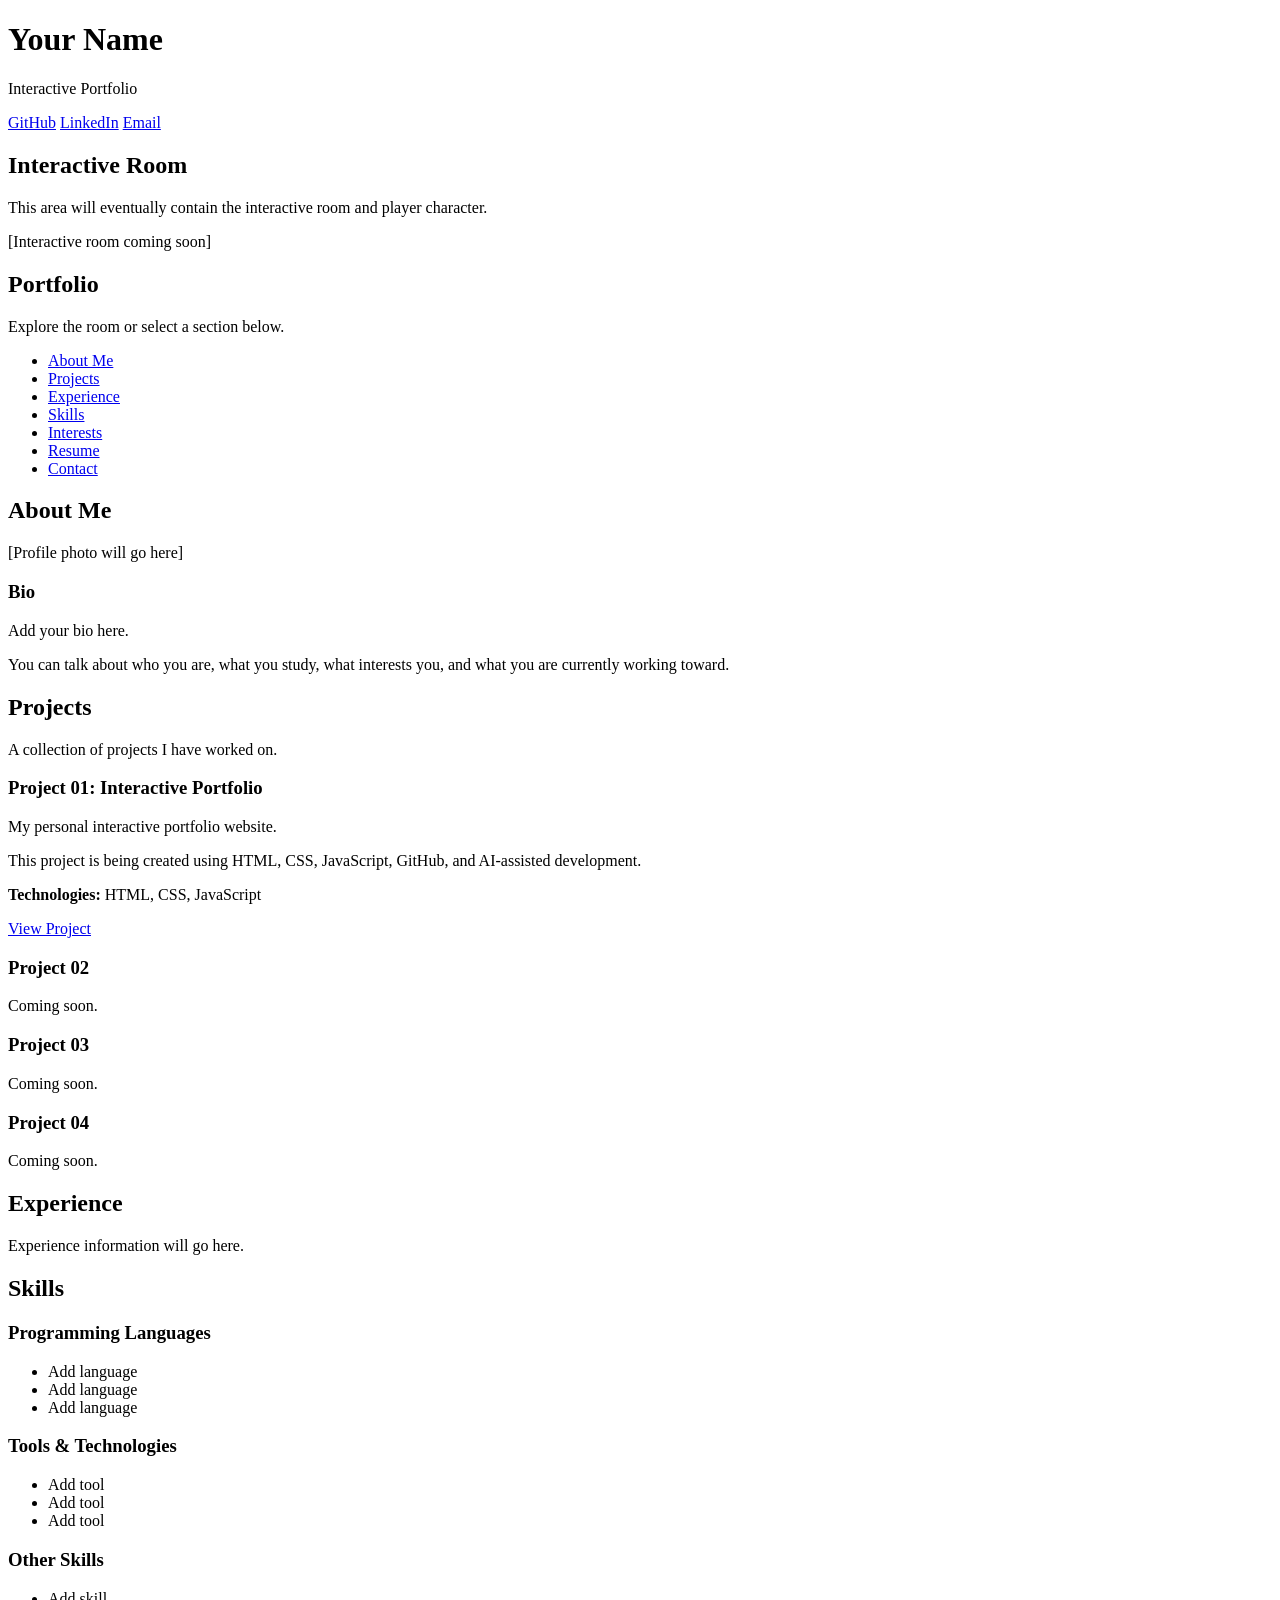
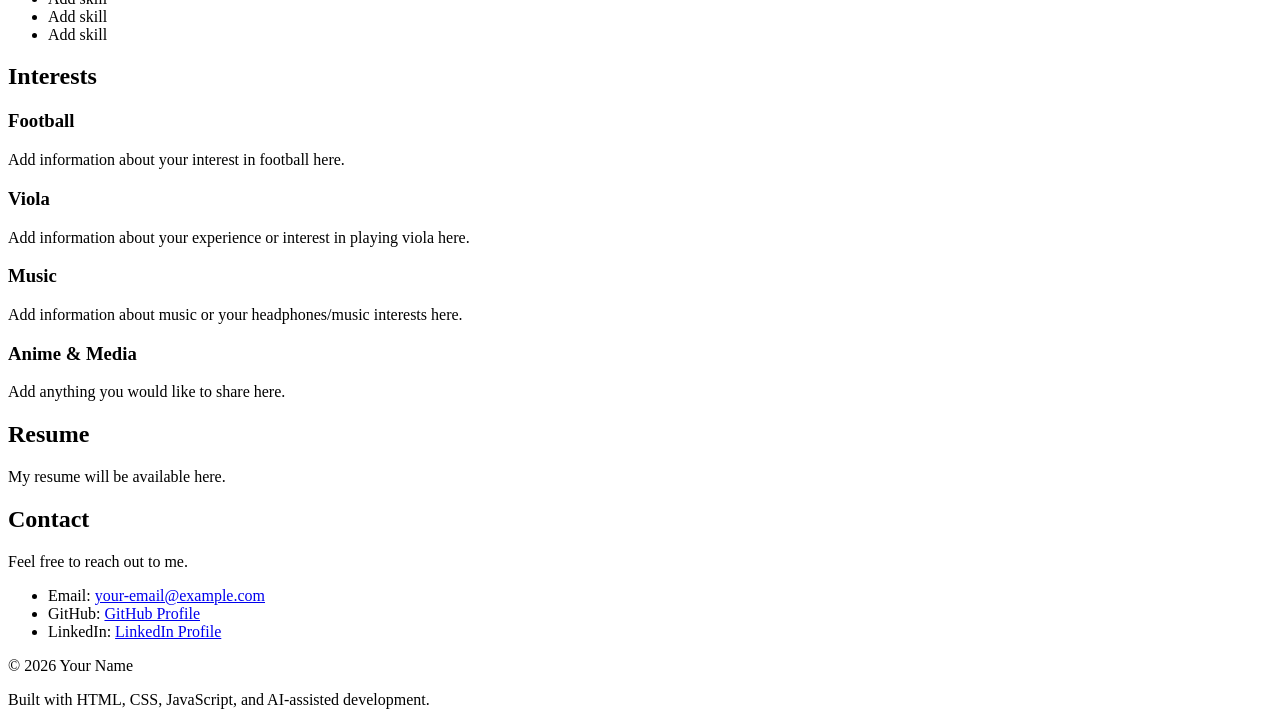
==== index.html @ 3268e2d0 "Create index.html step 1" ====
<!DOCTYPE html>
<html lang="en">

<head>
    <meta charset="UTF-8">
    <meta name="viewport" content="width=device-width, initial-scale=1.0">

    <title>My Interactive Portfolio</title>
</head>

<body>

    <!-- ==================================================
         HEADER
         ================================================== -->
    <header>
        <h1>Your Name</h1>
        <p>Interactive Portfolio</p>

        <!-- These will eventually become links/icons -->
        <div>
            <a href="#">GitHub</a>
            <a href="#">LinkedIn</a>
            <a href="mailto:your-email@example.com">Email</a>
        </div>
    </header>


    <!-- ==================================================
         MAIN PAGE
         ================================================== -->
    <main>

        <!-- ==================================================
             GAME / ROOM AREA
             This will eventually become the interactive room.
             ================================================== -->
        <section id="game-area">

            <h2>Interactive Room</h2>

            <p>
                This area will eventually contain the interactive room
                and player character.
            </p>

            <!--
                Later, this area will contain:

                - Player avatar
                - Desk / laptop
                - Bookshelf
                - Bulletin board
                - Football
                - Viola
                - Headphones
                - Anime posters
                - Resume folder
                - Phone
                - Other room decorations
            -->

            <div>
                <p>[Interactive room coming soon]</p>
            </div>

        </section>


        <!-- ==================================================
             PORTFOLIO SIDEBAR / NAVIGATION
             This will eventually stay visible beside the game.
             ================================================== -->
        <aside>

            <h2>Portfolio</h2>

            <p>
                Explore the room or select a section below.
            </p>

            <nav aria-label="Portfolio navigation">
                <ul>
                    <li>
                        <a href="#about">
                            About Me
                        </a>
                    </li>

                    <li>
                        <a href="#projects">
                            Projects
                        </a>
                    </li>

                    <li>
                        <a href="#experience">
                            Experience
                        </a>
                    </li>

                    <li>
                        <a href="#skills">
                            Skills
                        </a>
                    </li>

                    <li>
                        <a href="#interests">
                            Interests
                        </a>
                    </li>

                    <li>
                        <a href="#resume">
                            Resume
                        </a>
                    </li>

                    <li>
                        <a href="#contact">
                            Contact
                        </a>
                    </li>
                </ul>
            </nav>

        </aside>


        <!-- ==================================================
             ABOUT ME
             ================================================== -->
        <section id="about">

            <h2>About Me</h2>

            <!-- Replace this later with your actual photo -->
            <div>
                <p>[Profile photo will go here]</p>
            </div>

            <h3>Bio</h3>

            <p>
                Add your bio here.
            </p>

            <p>
                You can talk about who you are, what you study,
                what interests you, and what you are currently
                working toward.
            </p>

        </section>


        <!-- ==================================================
             PROJECTS
             ================================================== -->
        <section id="projects">

            <h2>Projects</h2>

            <p>
                A collection of projects I have worked on.
            </p>


            <!-- PROJECT 1 -->
            <article>

                <h3>Project 01: Interactive Portfolio</h3>

                <p>
                    My personal interactive portfolio website.
                </p>

                <p>
                    This project is being created using HTML, CSS,
                    JavaScript, GitHub, and AI-assisted development.
                </p>

                <p>
                    <strong>Technologies:</strong>
                    HTML, CSS, JavaScript
                </p>

                <a href="#">
                    View Project
                </a>

            </article>


            <!-- PROJECT 2 -->
            <article>

                <h3>Project 02</h3>

                <p>
                    Coming soon.
                </p>

            </article>


            <!-- PROJECT 3 -->
            <article>

                <h3>Project 03</h3>

                <p>
                    Coming soon.
                </p>

            </article>


            <!-- PROJECT 4 -->
            <article>

                <h3>Project 04</h3>

                <p>
                    Coming soon.
                </p>

            </article>

        </section>


        <!-- ==================================================
             EXPERIENCE
             ================================================== -->
        <section id="experience">

            <h2>Experience</h2>

            <p>
                Experience information will go here.
            </p>

            <!--
                Later you could add entries like:

                <article>
                    <h3>Position or Organization</h3>
                    <p>Date</p>
                    <p>Description</p>
                </article>
            -->

        </section>


        <!-- ==================================================
             SKILLS
             ================================================== -->
        <section id="skills">

            <h2>Skills</h2>

            <h3>Programming Languages</h3>

            <ul>
                <li>Add language</li>
                <li>Add language</li>
                <li>Add language</li>
            </ul>


            <h3>Tools & Technologies</h3>

            <ul>
                <li>Add tool</li>
                <li>Add tool</li>
                <li>Add tool</li>
            </ul>


            <h3>Other Skills</h3>

            <ul>
                <li>Add skill</li>
                <li>Add skill</li>
                <li>Add skill</li>
            </ul>

        </section>


        <!-- ==================================================
             INTERESTS
             ================================================== -->
        <section id="interests">

            <h2>Interests</h2>

            <article>
                <h3>Football</h3>
                <p>
                    Add information about your interest in football here.
                </p>
            </article>


            <article>
                <h3>Viola</h3>
                <p>
                    Add information about your experience or interest
                    in playing viola here.
                </p>
            </article>


            <article>
                <h3>Music</h3>
                <p>
                    Add information about music or your headphones/music
                    interests here.
                </p>
            </article>


            <article>
                <h3>Anime & Media</h3>
                <p>
                    Add anything you would like to share here.
                </p>
            </article>

        </section>


        <!-- ==================================================
             RESUME
             ================================================== -->
        <section id="resume">

            <h2>Resume</h2>

            <p>
                My resume will be available here.
            </p>

            <!--
                Eventually this could become:

                <a href="assets/resume.pdf" target="_blank">
                    View Resume
                </a>
            -->

        </section>


        <!-- ==================================================
             CONTACT
             ================================================== -->
        <section id="contact">

            <h2>Contact</h2>

            <p>
                Feel free to reach out to me.
            </p>

            <ul>

                <li>
                    Email:
                    <a href="mailto:your-email@example.com">
                        your-email@example.com
                    </a>
                </li>

                <li>
                    GitHub:
                    <a href="#">
                        GitHub Profile
                    </a>
                </li>

                <li>
                    LinkedIn:
                    <a href="#">
                        LinkedIn Profile
                    </a>
                </li>

            </ul>

        </section>

    </main>


    <!-- ==================================================
         FOOTER
         ================================================== -->
    <footer>

        <p>
            © 2026 Your Name
        </p>

        <p>
            Built with HTML, CSS, JavaScript, and AI-assisted development.
        </p>

    </footer>

</body>

</html>
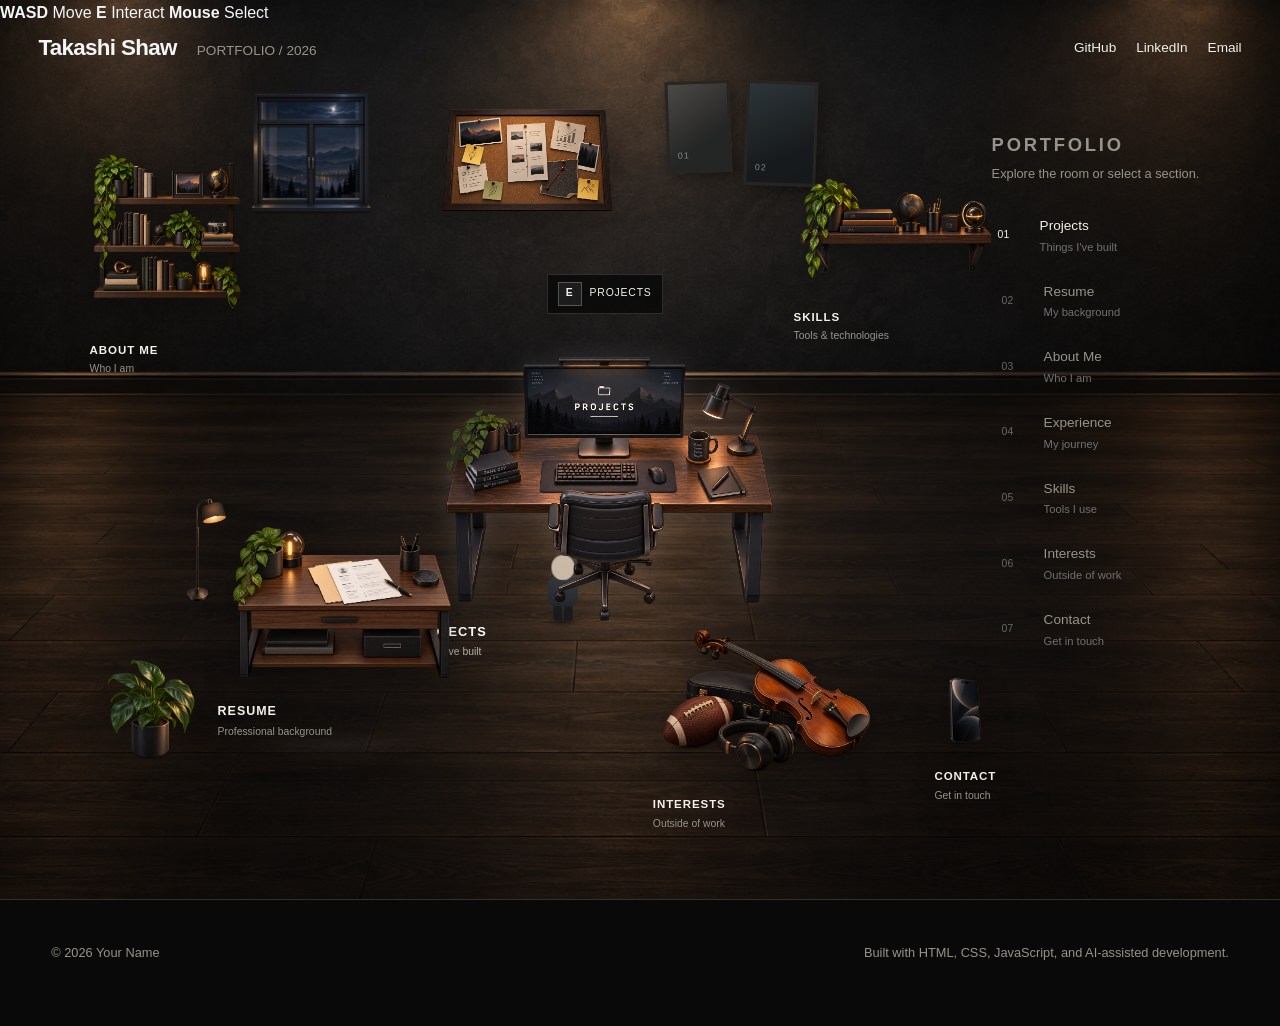
==== commit c5bb42e9: "final turn in" ====
--- a/index.html
+++ b/index.html
@@ -6,25 +6,10 @@
     <meta name="viewport" content="width=device-width, initial-scale=1.0">
 
     <title>My Interactive Portfolio</title>
+    <link rel="stylesheet" href="style.css">
 </head>
 
 <body>
-
-    <!-- ==================================================
-         HEADER
-         ================================================== -->
-    <header>
-        <h1>Your Name</h1>
-        <p>Interactive Portfolio</p>
-
-        <!-- These will eventually become links/icons -->
-        <div>
-            <a href="#">GitHub</a>
-            <a href="#">LinkedIn</a>
-            <a href="mailto:your-email@example.com">Email</a>
-        </div>
-    </header>
-
 
     <!-- ==================================================
          MAIN PAGE
@@ -35,124 +20,1091 @@
              GAME / ROOM AREA
              This will eventually become the interactive room.
              ================================================== -->
-        <section id="game-area">
-
-            <h2>Interactive Room</h2>
+        <!-- ==================================================
+     INTERACTIVE PORTFOLIO GAME
+     ================================================== -->
+<section id="game-area">
+
+    <!-- GAME HUD: TOP -->
+    <header id="game-header">
+
+        <div class="identity">
+            <h1>Takashi Shaw</h1>
+            <p>PORTFOLIO / 2026</p>
+        </div>
+
+        <div class="social-links">
+
+    <a
+        href="https://github.com/YOUR-GITHUB-USERNAME"
+        target="_blank"
+        rel="noopener noreferrer"
+    >
+        GitHub
+    </a>
+
+    <a
+        href="https://www.linkedin.com/in/takashi-shaw-bb1281369"
+        target="_blank"
+        rel="noopener noreferrer"
+    >
+        LinkedIn
+    </a>
+
+    <a
+        href="mailto:tshaw2@andrew.cmu.edu"
+    >
+        Email
+    </a>
+
+</div>
+
+    </header>
+
+
+    <!-- ==================================================
+         ROOM
+         Eventually this becomes the actual game world.
+         ================================================== -->
+    <div id="room">
+
+    <!-- ================================================
+         ROOM ENVIRONMENT
+         ================================================ -->
+
+    <div class="back-wall"></div>
+    <div class="floor"></div>
+    <!-- ==================================================
+     DECORATIVE ROOM ELEMENTS
+
+     These objects do NOT open portfolio sections.
+     They only make the room feel lived-in.
+     ================================================== -->
+
+
+<!-- WINDOW -->
+
+<div class="room-window" aria-hidden="true">
+    <img
+        src="images/furniture/room-window.png"
+        alt=""
+        class="room-window-image"
+        draggable="false"
+    >
+</div>
+
+
+<!-- VAGUE POSTERS -->
+
+<div class="poster-group" aria-hidden="true">
+
+    <div class="poster poster-one">
+        <span>01</span>
+    </div>
+
+    <div class="poster poster-two">
+        <span>02</span>
+    </div>
+
+</div>
+
+
+<!-- CENTRAL RUG -->
+
+<div class="room-rug" aria-hidden="true"></div>
+
+
+<!-- FLOOR LAMP -->
+<div class="floor-lamp" aria-hidden="true">
+    <img
+        src="images/furniture/floor-lamp.png"
+        alt=""
+        class="floor-lamp-image"
+        draggable="false"
+    >
+</div>
+
+
+<!-- PLANT -->
+
+<div class="room-plant" aria-hidden="true">
+    <img
+        src="images/furniture/room-plant.png"
+        alt=""
+        class="room-plant-image"
+        draggable="false"
+    >
+</div>
+
+
+    <!-- ==================================================
+     ABOUT ME — BOOKSHELF
+     ================================================== -->
+
+<div
+    class="room-object bookshelf"
+    data-section="about"
+    data-interact-x="12"
+    data-interact-y="39"
+    role="button"
+    tabindex="0"
+    aria-label="Open About Me"
+>
+
+
+   <div class="bookshelf-visual asset-visual">
+    <img
+        src="images/furniture/about-bookshelf.png"
+        alt=""
+        class="asset-image"
+        draggable="false"
+    >
+</div>
+
+    <div class="object-label">
+        <strong>ABOUT ME</strong>
+        <span>Who I am</span>
+    </div>
+
+</div>
+
+
+<!-- ==================================================
+     EXPERIENCE — BULLETIN BOARD
+     ================================================== -->
+
+<div
+    class="room-object bulletin-board"
+    data-section="experience"
+    data-interact-x="39"
+    data-interact-y="38"
+    role="button"
+    tabindex="0"
+    aria-label="Open Experience"
+>
+
+    <div class="bulletin-visual asset-visual">
+    <img
+        src="images/furniture/experience-board.png"
+        alt=""
+        class="asset-image"
+        draggable="false"
+    >
+</div>
+
+</div>
+
+
+<!-- ==================================================
+     SKILLS — SHELF
+     ================================================== -->
+
+<div
+    class="room-object skills-shelf"
+    data-section="skills"
+    data-interact-x="66"
+    data-interact-y="39"
+    role="button"
+    tabindex="0"
+    aria-label="Open Skills"
+>
+
+    <div class="skills-visual asset-visual">
+    <img
+        src="images/furniture/skills-shelf.png"
+        alt=""
+        class="asset-image"
+        draggable="false"
+    >
+</div>
+
+    <div class="object-label">
+        <strong>SKILLS</strong>
+        <span>Tools & technologies</span>
+    </div>
+
+</div>
+
+
+<!-- ==================================================
+     PROJECTS — COMPUTER DESK
+     ================================================== -->
+<div
+    class="room-object computer-desk"
+    data-section="projects"
+    role="button"
+    tabindex="0"
+    aria-label="Open Projects"
+>
+
+    <div class="desk-visual">
+        <img
+            src="images/furniture/projects-desk.png"
+            alt=""
+            class="projects-desk-image"
+            draggable="false"
+        >
+    </div>
+
+    <!-- Invisible physical footprint used for collision -->
+    <div
+        class="collision-box projects-collision"
+        data-collision
+        aria-hidden="true"
+    ></div>
+    <div
+    class="collision-box projects-chair-collision"
+    data-collision
+    aria-hidden="true"
+></div>
+<!-- Left desk leg -->
+<div
+    class="collision-box projects-leg-left-collision"
+    data-collision
+    aria-hidden="true"
+></div>
+
+
+<!-- Right desk leg -->
+<div
+    class="collision-box projects-leg-right-collision"
+    data-collision
+    aria-hidden="true"
+></div>
+
+    <div class="object-label">
+        <strong>PROJECTS</strong>
+        <span>Things I've built</span>
+    </div>
+
+</div>
+
+<!-- ==================================================
+     RESUME — CAREER / DOCUMENT STATION
+     ================================================== -->
+
+<div
+    class="room-object resume-folder"
+    data-section="resume"
+    role="button"
+    tabindex="0"
+    aria-label="Open Resume"
+>
+
+    <div class="resume-visual asset-visual">
+    <img
+        src="images/furniture/resume-station.png"
+        alt=""
+        class="asset-image"
+        draggable="false"
+    >
+</div>
+
+<div
+    class="collision-box resume-collision"
+    data-collision
+    aria-hidden="true"
+></div>
+
+    <div class="object-label">
+        <strong>RESUME</strong>
+        <span>Professional background</span>
+    </div>
+
+</div>
+<!-- ==================================================
+     INTERESTS — PERSONAL CORNER
+     ================================================== -->
+
+<div
+    class="room-object interests-corner"
+    data-section="interests"
+    role="button"
+    tabindex="0"
+    aria-label="Open Interests"
+>
+
+   <div class="interests-visual asset-visual">
+    <img
+        src="images/furniture/interests-cluster.png"
+        alt=""
+        class="asset-image"
+        draggable="false"
+    >
+</div>
+
+    <div class="object-label">
+        <strong>INTERESTS</strong>
+        <span>Outside of work</span>
+    </div>
+
+</div>
+
+
+<!-- ==================================================
+     CONTACT — PHONE
+     ================================================== -->
+
+<div
+    class="room-object contact-phone"
+    data-section="contact"
+    role="button"
+    tabindex="0"
+    aria-label="Open Contact"
+>
+
+    <div class="phone-visual asset-visual">
+    <img
+        src="images/furniture/contact-phone.png"
+        alt=""
+        class="asset-image"
+        draggable="false"
+    >
+</div>
+
+    <div class="object-label">
+        <strong>CONTACT</strong>
+        <span>Get in touch</span>
+    </div>
+
+</div>
+
+
+
+<!-- ==================================================
+     PLAYER
+
+     Temporary visual player.
+     This will later become your custom avatar.
+     ================================================== -->
+
+<div
+    id="player"
+    class="facing-down"
+    tabindex="0"
+    aria-label="Player character"
+>
+
+    <div class="player-body">
+
+        <div class="player-head"></div>
+
+        <div class="player-torso"></div>
+
+        <div class="player-leg player-leg-left"></div>
+
+        <div class="player-leg player-leg-right"></div>
+
+    </div>
+
+</div>
+
+<!-- ==================================================
+     INTERACTION PROMPT
+
+     Appears when the player approaches an object.
+     ================================================== -->
+
+<div
+    id="interaction-prompt"
+    aria-live="polite"
+    aria-hidden="true"
+>
+    <span class="interaction-key">E</span>
+
+    <span id="interaction-text">
+        INTERACT
+    </span>
+</div>
+
+
+
+
+    <!-- ==================================================
+         PORTFOLIO HUD / GAME MENU
+         ================================================== -->
+    <aside id="portfolio-menu">
+
+        <div class="menu-heading">
+            <h2>Portfolio</h2>
 
             <p>
-                This area will eventually contain the interactive room
-                and player character.
+                Explore the room or select a section.
             </p>
-
-            <!--
-                Later, this area will contain:
-
-                - Player avatar
-                - Desk / laptop
-                - Bookshelf
-                - Bulletin board
-                - Football
-                - Viola
-                - Headphones
-                - Anime posters
-                - Resume folder
-                - Phone
-                - Other room decorations
-            -->
-
-            <div>
-                <p>[Interactive room coming soon]</p>
-            </div>
-
-        </section>
-
-
-        <!-- ==================================================
-             PORTFOLIO SIDEBAR / NAVIGATION
-             This will eventually stay visible beside the game.
-             ================================================== -->
-        <aside>
-
-            <h2>Portfolio</h2>
-
-            <p>
-                Explore the room or select a section below.
-            </p>
-
-            <nav aria-label="Portfolio navigation">
-                <ul>
-                    <li>
-                        <a href="#about">
-                            About Me
-                        </a>
-                    </li>
-
-                    <li>
-                        <a href="#projects">
-                            Projects
-                        </a>
-                    </li>
-
-                    <li>
-                        <a href="#experience">
-                            Experience
-                        </a>
-                    </li>
-
-                    <li>
-                        <a href="#skills">
-                            Skills
-                        </a>
-                    </li>
-
-                    <li>
-                        <a href="#interests">
-                            Interests
-                        </a>
-                    </li>
-
-                    <li>
-                        <a href="#resume">
-                            Resume
-                        </a>
-                    </li>
-
-                    <li>
-                        <a href="#contact">
-                            Contact
-                        </a>
-                    </li>
-                </ul>
-            </nav>
-
-        </aside>
+        </div>
+
+        <nav aria-label="Portfolio navigation">
+
+    <ul>
+
+        <li>
+            <a href="#projects" data-section="projects">
+                <span class="menu-number">01</span>
+
+                <span>
+                    <strong>Projects</strong>
+                    <small>Things I've built</small>
+                </span>
+            </a>
+        </li>
+
+        <li>
+            <a href="#resume" data-section="resume">
+                <span class="menu-number">02</span>
+
+                <span>
+                    <strong>Resume</strong>
+                    <small>My background</small>
+                </span>
+            </a>
+        </li>
+
+        <li>
+            <a href="#about" data-section="about">
+                <span class="menu-number">03</span>
+
+                <span>
+                    <strong>About Me</strong>
+                    <small>Who I am</small>
+                </span>
+            </a>
+        </li>
+
+        <li>
+            <a href="#experience" data-section="experience">
+                <span class="menu-number">04</span>
+
+                <span>
+                    <strong>Experience</strong>
+                    <small>My journey</small>
+                </span>
+            </a>
+        </li>
+
+        <li>
+            <a href="#skills" data-section="skills">
+                <span class="menu-number">05</span>
+
+                <span>
+                    <strong>Skills</strong>
+                    <small>Tools I use</small>
+                </span>
+            </a>
+        </li>
+
+        <li>
+            <a href="#interests" data-section="interests">
+                <span class="menu-number">06</span>
+
+                <span>
+                    <strong>Interests</strong>
+                    <small>Outside of work</small>
+                </span>
+            </a>
+        </li>
+
+        <li>
+            <a href="#contact" data-section="contact">
+                <span class="menu-number">07</span>
+
+                <span>
+                    <strong>Contact</strong>
+                    <small>Get in touch</small>
+                </span>
+            </a>
+        </li>
+
+    </ul>
+
+</nav>
+
+    </aside>
+    <!-- ==================================================
+     PORTFOLIO CONTENT PANEL
+
+     JavaScript will place the selected section here.
+     ================================================== -->
+
+<div id="portfolio-panel" aria-hidden="true">
+
+    <div class="panel-window">
+
+        <div class="panel-topbar">
+
+            <span id="panel-section-label">
+                PORTFOLIO
+            </span>
+
+            <button
+                id="close-panel"
+                type="button"
+                aria-label="Close portfolio panel"
+            >
+                ×
+            </button>
+
+        </div>
+
+        <div id="panel-content">
+            <!-- Selected portfolio content appears here -->
+        </div>
+
+    </div>
+
+</div>
+
+
+    <!-- GAME CONTROLS -->
+    <div id="game-controls">
+
+        <span>
+            <strong>WASD</strong>
+            Move
+        </span>
+
+        <span>
+            <strong>E</strong>
+            Interact
+        </span>
+
+        <span>
+            <strong>Mouse</strong>
+            Select
+        </span>
+
+    </div>
+
+</section>
 
 
         <!-- ==================================================
              ABOUT ME
              ================================================== -->
-        <section id="about">
-
-            <h2>About Me</h2>
-
-            <!-- Replace this later with your actual photo -->
-            <div>
-                <p>[Profile photo will go here]</p>
-            </div>
-
-            <h3>Bio</h3>
+       <!-- ==================================================
+     ABOUT ME
+     ================================================== -->
+
+<section id="about">
+
+    <h2>About Me</h2>
+
+    <p>
+        I'm Takashi Shaw, a Business Administration student at
+        Carnegie Mellon University pursuing a minor in Artificial
+        Intelligence Studies. I'm interested in the intersection of
+        technology, entrepreneurship, finance, and competitive athletics.
+    </p>
+
+    <p>
+        I enjoy building products from the ground up, especially projects
+        that combine software, artificial intelligence, automation, and
+        real-world business problems. Outside of academics and development,
+        I compete as a collegiate football player and play the viola.
+    </p>
+
+    <div class="content-details">
+
+        <p>
+            <strong>University:</strong>
+            Carnegie Mellon University
+        </p>
+
+        <p>
+            <strong>Major:</strong>
+            Business Administration
+        </p>
+
+        <p>
+            <strong>Minor:</strong>
+            Artificial Intelligence Studies
+        </p>
+
+        <p>
+            <strong>GPA:</strong>
+            3.81 / 4.00
+        </p>
+
+        <p>
+            <strong>Based in:</strong>
+            Pittsburgh, PA / Dallas, TX
+        </p>
+
+    </div>
+
+</section>
+
+
+<!-- ==================================================
+     PROJECTS
+     ================================================== -->
+
+<section id="projects">
+
+    <h2>Projects</h2>
+
+    <p>
+        A selection of projects combining software development,
+        artificial intelligence, automation, and entrepreneurship.
+    </p>
+
+
+    <!-- PROJECT 01 -->
+
+    <article class="project-card">
+
+        <p class="project-number">
+            PROJECT 01
+        </p>
+
+        <h3>
+            Pipeline Zero
+        </h3>
+
+        <p>
+            A B2B sales automation startup I built to explore how
+            artificial intelligence and automation can improve outbound
+            sales workflows and customized client solutions.
+        </p>
+
+        <p>
+            <strong>Built with:</strong>
+            Python, Flask, Tailwind CSS, OpenAI APIs,
+            Zapier, and Twilio webhooks.
+        </p>
+
+    </article>
+
+
+    <!-- PROJECT 02 -->
+
+    <article class="project-card">
+
+        <p class="project-number">
+            PROJECT 02
+        </p>
+
+        <h3>
+            Automated Social Media Network
+        </h3>
+
+        <p>
+            Developed an automated content-production workflow for a
+            network of business and finance social media accounts.
+            The system connected AI-generated scripts, voice synthesis,
+            and reusable video templates to streamline content creation.
+        </p>
+
+        <p>
+            <strong>Built with:</strong>
+            Python, Gemini APIs, ElevenLabs, HeyGen, and VS Code.
+        </p>
+
+    </article>
+
+
+    <!-- PROJECT 03 -->
+
+    <article class="project-card">
+
+        <p class="project-number">
+            PROJECT 03
+        </p>
+
+        <h3>
+            Roblox BrainRot FPS
+        </h3>
+
+        <p>
+            A multiplayer first-person game built in Roblox.
+            I worked on gameplay systems including server-side hit
+            detection, first-person camera behavior, and automated
+            generation of playable environments.
+        </p>
+
+        <p>
+            <strong>Built with:</strong>
+            Luau, Roblox Studio, Rojo, Git, and VS Code.
+        </p>
+
+    </article>
+
+
+    <!-- PROJECT 04 -->
+
+    <article class="project-card">
+
+        <p class="project-number">
+            PROJECT 04
+        </p>
+
+        <h3>
+            Interactive Portfolio
+        </h3>
+
+        <p>
+            The website you're currently exploring. Instead of building
+            a traditional scrolling portfolio, I designed the site as
+            an interactive game environment where objects in the room
+            represent different parts of my background.
+        </p>
+
+        <p>
+            <strong>Built with:</strong>
+            HTML, CSS, JavaScript, GitHub, and AI-assisted development.
+        </p>
+
+    </article>
+
+</section>
+
+
+<!-- ==================================================
+     EXPERIENCE
+     ================================================== -->
+
+<section id="experience">
+
+    <h2>Experience</h2>
+
+    <div class="experience-item">
+
+        <h3>
+            Founder / Developer — Pipeline Zero
+        </h3>
+
+        <p>
+            2026
+        </p>
+
+        <p>
+            Built a B2B sales automation platform that combined
+            software development, AI APIs, workflow automation,
+            and sales strategy.
+        </p>
+
+    </div>
+
+
+    <div class="experience-item">
+
+        <h3>
+            NCAA Collegiate Athlete — Carnegie Mellon University
+        </h3>
+
+        <p>
+            Pittsburgh, Pennsylvania
+        </p>
+
+        <p>
+            Balance collegiate football training, film study,
+            competition, academics, and technical projects while
+            maintaining a 3.81 GPA.
+        </p>
+
+    </div>
+
+
+    <div class="experience-item">
+
+        <h3>
+            Financial Analyst Student Training (FAST) — Analyst
+        </h3>
+
+        <p>
+            2025 — Present
+        </p>
+
+        <p>
+            Study investment banking, private equity, hedge fund
+            fundamentals, financial technicals, database research,
+            and market analysis.
+        </p>
+
+    </div>
+
+
+    <div class="experience-item">
+
+        <h3>
+            Braum's Ice Cream & Dairy Store — Retail Operations Associate
+        </h3>
+
+        <p>
+            Allen, Texas · 2025
+        </p>
+
+        <p>
+            Managed customer-facing transactions, inventory,
+            operational responsibilities, and workflow support
+            in a high-volume retail environment.
+        </p>
+
+    </div>
+
+
+    <div class="experience-item">
+
+        <h3>
+            Top Speed Academy — Athletic Trainer Assistant
+        </h3>
+
+        <p>
+            Carrollton, Texas · 2022 — 2024
+        </p>
+
+        <p>
+            Assisted with strength and conditioning sessions,
+            athlete safety, equipment setup, and training-session
+            logistics.
+        </p>
+
+    </div>
+
+</section>
+
+
+<!-- ==================================================
+     SKILLS
+     ================================================== -->
+
+<section id="skills">
+
+    <h2>Skills</h2>
+
+    <div class="skills-grid">
+
+        <div>
+
+            <h3>Programming</h3>
 
             <p>
-                Add your bio here.
+                Python · Flask · Luau · HTML · CSS · JavaScript
             </p>
 
+        </div>
+
+
+        <div>
+
+            <h3>AI & Automation</h3>
+
             <p>
-                You can talk about who you are, what you study,
-                what interests you, and what you are currently
-                working toward.
+                OpenAI APIs · Gemini APIs · Zapier · Twilio ·
+                ElevenLabs · HeyGen
             </p>
 
-        </section>
+        </div>
+
+
+        <div>
+
+            <h3>Development Tools</h3>
+
+            <p>
+                VS Code · GitHub · Rojo · Roblox Studio
+            </p>
+
+        </div>
+
+
+        <div>
+
+            <h3>Business & Analytics</h3>
+
+            <p>
+                Microsoft Excel · Financial Analysis ·
+                Macroeconomic Analysis · B2B Sales ·
+                Digital Marketing · SEO Fundamentals
+            </p>
+
+        </div>
+
+
+        <div>
+
+            <h3>Languages</h3>
+
+            <p>
+                English — Native<br>
+                Japanese — Basic
+            </p>
+
+        </div>
+
+    </div>
+
+</section>
+
+
+<!-- ==================================================
+     INTERESTS
+     ================================================== -->
+
+<section id="interests">
+
+    <h2>Interests</h2>
+
+    <p>
+        My interests outside of academics and development are a large
+        part of how I approach competition, creativity, and problem solving.
+    </p>
+
+
+    <div class="interest-item">
+
+        <h3>Football</h3>
+
+        <p>
+            Collegiate football player at Carnegie Mellon University.
+            I enjoy the competitive, strategic, and physical side of
+            the game as much as the training process itself.
+        </p>
+
+    </div>
+
+
+    <div class="interest-item">
+
+        <h3>Viola</h3>
+
+        <p>
+            Music gives me a completely different creative outlet from
+            programming and business. I play the viola and enjoy the
+            precision and discipline involved in performing.
+        </p>
+
+    </div>
+
+
+    <div class="interest-item">
+
+        <h3>Strength Training</h3>
+
+        <p>
+            I'm highly interested in strength, speed development,
+            athletic performance, and recovery.
+        </p>
+
+    </div>
+
+
+    <div class="interest-item">
+
+        <h3>Gaming & Game Development</h3>
+
+        <p>
+            I enjoy games both as a player and a developer, particularly
+            systems that reward strategy, experimentation, and creativity.
+        </p>
+
+    </div>
+
+
+    <div class="interest-item">
+
+        <h3>Writing</h3>
+
+        <p>
+            I enjoy argumentative and creative writing, especially writing
+            that communicates ideas clearly without feeling overly rigid
+            or formulaic.
+        </p>
+
+    </div>
+
+</section>
+
+
+<!-- ==================================================
+     RESUME
+     ================================================== -->
+
+<section id="resume">
+
+    <h2>Resume</h2>
+
+    <p>
+        I'm a Carnegie Mellon Business Administration student pursuing
+        Artificial Intelligence Studies, with experience spanning
+        entrepreneurship, software development, financial analysis,
+        athletics, and operations.
+    </p>
+
+    <p>
+        <strong>Education:</strong>
+        Carnegie Mellon University
+    </p>
+
+    <p>
+        <strong>GPA:</strong>
+        3.81 / 4.00
+    </p>
+
+    <p>
+        <strong>Focus:</strong>
+        Business, artificial intelligence, entrepreneurship,
+        finance, and software development.
+    </p>
+
+    <a
+        href="resume.pdf"
+        target="_blank"
+        rel="noopener noreferrer"
+    >
+        View Full Resume
+    </a>
+
+</section>
+
+
+<!-- ==================================================
+     CONTACT
+     ================================================== -->
+
+<section id="contact">
+
+    <h2>Contact</h2>
+
+    <p>
+        I'm always interested in connecting about technology,
+        entrepreneurship, finance, athletics, or new opportunities.
+    </p>
+
+    <div class="contact-links">
+
+        <a
+            href="mailto:tshaw2@andrew.cmu.edu"
+        >
+            Email
+        </a>
+
+        <a
+            href="https://www.linkedin.com/in/takashi-shaw-bb1281369"
+            target="_blank"
+            rel="noopener noreferrer"
+        >
+            LinkedIn
+        </a>
+
+        <a
+            href="https://github.com/YOUR-GITHUB-USERNAME"
+            target="_blank"
+            rel="noopener noreferrer"
+        >
+            GitHub
+        </a>
+
+        <a
+            href="resume.pdf"
+            target="_blank"
+            rel="noopener noreferrer"
+        >
+            Resume
+        </a>
+
+    </div>
+
+</section>
 
 
         <!-- ==================================================
@@ -412,6 +1364,8 @@
 
     </footer>
 
+<script src="script.js"></script>
+
 </body>
 
 </html>
--- a/style.css
+++ b/style.css
@@ -0,0 +1,2948 @@
+/* =========================================================
+   BASIC RESET
+   Removes some of the browser's default spacing.
+   ========================================================= */
+
+* {
+    box-sizing: border-box;
+}
+
+html {
+    scroll-behavior: smooth;
+}
+
+body {
+    margin: 0;
+
+    font-family:
+        Arial,
+        Helvetica,
+        sans-serif;
+
+    background-color: var(--background);
+    color: #f4f6f8;
+
+    line-height: 1.6;
+}
+
+
+/* =========================================================
+   COLORS
+   These variables let us reuse the same colors everywhere.
+   ========================================================= */
+
+:root {
+    --background: #090909;
+
+    --panel: #121212;
+
+    --panel-light: #1a1a19;
+
+    --border: #30302d;
+
+    --text: #f2f0e9;
+
+    --muted-text: #96938a;
+
+    --accent: #d6a85f;
+
+    --accent-dark: #a77c3e;
+}
+
+
+/* =========================================================
+   LINKS
+   ========================================================= */
+
+a {
+    color: var(--text);
+    text-decoration: none;
+
+    transition:
+        color 0.2s ease,
+        background-color 0.2s ease,
+        border-color 0.2s ease;
+}
+
+a:hover {
+    color: var(--accent);
+}
+
+
+/* =========================================================
+   GAME HEADER / HUD
+   This header now sits on top of the game world.
+   ========================================================= */
+
+#game-header {
+    position: absolute;
+
+    top: 0;
+    left: 0;
+    right: 0;
+
+    z-index: 2000;
+
+    display: flex;
+    align-items: center;
+    justify-content: space-between;
+
+    padding: 30px 3%;
+
+    pointer-events: none;
+}
+
+
+/* Name + "Interactive Portfolio" */
+
+#game-header .identity {
+    display: flex;
+    align-items: baseline;
+
+    gap: 20px;
+}
+
+
+#game-header h1 {
+    margin: 0;
+
+    font-size: 1.4rem;
+
+    letter-spacing: -0.03em;
+}
+
+
+#game-header .identity p {
+    margin: 0;
+
+    color: var(--muted-text);
+
+    font-size: 0.85rem;
+}
+
+
+/* GitHub / LinkedIn / Email */
+
+#game-header .social-links {
+    display: flex;
+
+    gap: 20px;
+
+    pointer-events: auto;
+}
+
+
+#game-header .social-links a {
+    font-size: 0.85rem;
+}
+
+/* =========================================================
+   MAIN PAGE GRID
+
+   On desktop:
+       ROOM | SIDEBAR
+
+   Everything after those two sections spans the full width.
+   ========================================================= */
+
+main {
+    width: 100%;
+}
+
+
+/* =========================================================
+   INTERACTIVE ROOM PLACEHOLDER
+   ========================================================= */
+
+#game-area {
+    width: 100%;
+
+    min-height: 100vh;
+
+    position: relative;
+
+    overflow: hidden;
+
+    background:
+        radial-gradient(
+            circle at 50% 40%,
+            #24211c 0%,
+            #141311 50%,
+            #090909 100%
+        );
+
+    border-bottom: 1px solid var(--border);
+}
+
+#game-area h2 {
+    margin-top: 0;
+
+    font-size: 1rem;
+
+    text-transform: uppercase;
+
+    letter-spacing: 0.15em;
+
+    color: var(--muted-text);
+}
+
+#game-area > p {
+    max-width: 500px;
+
+    color: var(--muted-text);
+}
+
+/* =========================================================
+   ROOM / GAME WORLD
+   ========================================================= */
+
+#room {
+    position: absolute;
+
+    inset: 0;
+
+    overflow: hidden;
+
+    background-color: #11100f;
+}
+
+
+/* =========================================================
+   BACK WALL
+
+   The wall takes up the upper part of the room.
+   About, Experience, and Skills live here.
+   ========================================================= */
+
+.back-wall {
+    position: absolute;
+
+    top: 0;
+    left: 0;
+
+    width: 100%;
+    height: 35%;
+
+    background:
+        linear-gradient(
+            to bottom,
+            #171614,
+            #12110f
+        );
+
+    border-bottom: 1px solid rgba(255, 255, 255, 0.06);
+}
+
+
+/* =========================================================
+   FLOOR
+
+   Dark wooden floor with subtle perspective.
+   ========================================================= */
+
+.floor {
+    position: absolute;
+
+    left: 0;
+    bottom: 0;
+
+    width: 100%;
+    height: 68%;
+
+    background:
+        /* slight darkening toward the front of the room */
+        linear-gradient(
+            to bottom,
+            rgba(255, 255, 255, 0.02),
+            rgba(0, 0, 0, 0.45)
+        ),
+
+        /* vertical seams between floorboards */
+        repeating-linear-gradient(
+            90deg,
+            transparent 0,
+            transparent 84px,
+            rgba(0, 0, 0, 0.22) 85px,
+            rgba(0, 0, 0, 0.22) 86px
+        ),
+
+        /* subtle alternating wood strips */
+        repeating-linear-gradient(
+            0deg,
+            #1b1814 0,
+            #1b1814 32px,
+            #181510 33px,
+            #181510 64px
+        );
+
+    clip-path: polygon(
+        8% 0%,
+        92% 0%,
+        100% 100%,
+        0% 100%
+    );
+
+    border-top: 1px solid rgba(255, 255, 255, 0.05);
+
+    box-shadow:
+        inset 0 35px 70px rgba(0, 0, 0, 0.25);
+}
+/* =========================================================
+   ROOM ATMOSPHERE / DECORATION
+   ========================================================= */
+
+
+/* ---------------------------------------------------------
+   WINDOW
+   --------------------------------------------------------- */
+
+.room-window {
+    position: absolute;
+
+    z-index: 2;
+
+    top: 8%;
+    left: 19%;
+
+    width: 135px;
+    height: 150px;
+
+    padding: 8px;
+
+    background-color: #2b2824;
+
+    border: 5px solid #37322c;
+
+    box-shadow:
+        8px 10px 22px rgba(0, 0, 0, 0.35);
+}
+
+
+.window-glass {
+    position: relative;
+
+    width: 100%;
+    height: 100%;
+
+    overflow: hidden;
+
+    background:
+        linear-gradient(
+            155deg,
+            #353a3d 0%,
+            #202527 48%,
+            #141819 100%
+        );
+}
+
+
+/* very subtle reflected light */
+
+.window-glass::after {
+    content: "";
+
+    position: absolute;
+
+    top: -30%;
+    left: -10%;
+
+    width: 55%;
+    height: 150%;
+
+    transform: rotate(22deg);
+
+    background:
+        linear-gradient(
+            to right,
+            transparent,
+            rgba(255, 255, 255, 0.06),
+            transparent
+        );
+}
+
+
+.window-pane {
+    position: absolute;
+
+    background-color: #302d29;
+}
+
+
+.vertical-pane {
+    top: 0;
+    bottom: 0;
+
+    width: 4px;
+
+    left: 50%;
+
+    transform: translateX(-50%);
+}
+
+
+.horizontal-pane {
+    left: 0;
+    right: 0;
+
+    height: 4px;
+
+    top: 50%;
+
+    transform: translateY(-50%);
+}
+
+
+/* ---------------------------------------------------------
+   POSTERS
+   Intentionally vague — later these can become your
+   actual subtle anime/media references.
+   --------------------------------------------------------- */
+
+.poster-group {
+    position: absolute;
+
+    z-index: 2;
+
+    top: 9%;
+    left: 52%;
+
+    display: flex;
+
+    align-items: flex-start;
+
+    gap: 14px;
+}
+
+
+.poster {
+    display: flex;
+
+    align-items: flex-end;
+    justify-content: flex-start;
+
+    padding: 8px;
+
+    color: rgba(255, 255, 255, 0.45);
+
+    font-size: 0.55rem;
+
+    letter-spacing: 0.12em;
+
+    border: 3px solid #272522;
+
+    box-shadow:
+        5px 7px 14px rgba(0, 0, 0, 0.30);
+}
+
+
+.poster-one {
+    width: 65px;
+    height: 92px;
+
+    transform: rotate(-2deg);
+
+    background:
+        linear-gradient(
+            145deg,
+            #4c4945,
+            #242525 65%
+        );
+}
+
+
+.poster-two {
+    width: 72px;
+    height: 105px;
+
+    transform: rotate(2deg);
+
+    background:
+        linear-gradient(
+            155deg,
+            #2d3538,
+            #171a1c 70%
+        );
+}
+
+
+/* ---------------------------------------------------------
+   RUG
+   Grounds the desk and player in the room.
+   --------------------------------------------------------- */
+
+.room-rug {
+    position: absolute;
+
+    z-index: 1;
+
+    top: 48%;
+    left: 29%;
+
+    width: 39%;
+    height: 36%;
+
+    opacity: 0.65;
+
+    background:
+        repeating-linear-gradient(
+            90deg,
+            rgba(255, 255, 255, 0.018) 0,
+            rgba(255, 255, 255, 0.018) 3px,
+            transparent 3px,
+            transparent 9px
+        ),
+        #28231f;
+
+    clip-path: polygon(
+        8% 0,
+        92% 0,
+        100% 100%,
+        0 100%
+    );
+
+    box-shadow:
+        0 18px 30px rgba(0, 0, 0, 0.30);
+}
+
+
+/* ---------------------------------------------------------
+   FLOOR LAMP
+   Adds a warmer focal light near the résumé area.
+   --------------------------------------------------------- */
+
+.floor-lamp {
+    position: absolute;
+
+    z-index: 3;
+
+    top: 50%;
+    left: 13%;
+
+    width: 60px;
+    height: 190px;
+}
+
+
+.lamp-shade {
+    position: absolute;
+
+    z-index: 3;
+
+    top: 0;
+    left: 8px;
+
+    width: 48px;
+    height: 35px;
+
+    background-color: #8b7559;
+
+    clip-path: polygon(
+        20% 0,
+        80% 0,
+        100% 100%,
+        0 100%
+    );
+}
+
+
+.lamp-bulb {
+    position: absolute;
+
+    z-index: 2;
+
+    top: 27px;
+    left: 25px;
+
+    width: 14px;
+    height: 14px;
+
+    border-radius: 50%;
+
+    background-color: #c7a675;
+
+    box-shadow:
+        0 0 25px rgba(199, 166, 117, 0.22),
+        0 0 55px rgba(199, 166, 117, 0.12);
+}
+
+
+.lamp-pole {
+    position: absolute;
+
+    top: 32px;
+    left: 30px;
+
+    width: 5px;
+    height: 130px;
+
+    background-color: #3c3832;
+}
+
+
+.lamp-base {
+    position: absolute;
+
+    bottom: 5px;
+    left: 12px;
+
+    width: 40px;
+    height: 10px;
+
+    border-radius: 50%;
+
+    background-color: #35312d;
+}
+
+
+/* ---------------------------------------------------------
+   PLANT
+   Pure decoration.
+   --------------------------------------------------------- */
+
+.room-plant {
+    position: absolute;
+
+    z-index: 3;
+
+    left: 8%;
+    top: 72%;
+
+    width: 85px;
+    height: 110px;
+}
+
+
+.plant-pot {
+    position: absolute;
+
+    bottom: 0;
+    left: 24px;
+
+    width: 43px;
+    height: 39px;
+
+    background:
+        linear-gradient(
+            to bottom,
+            #4d4034,
+            #332b24
+        );
+
+    clip-path: polygon(
+        8% 0,
+        92% 0,
+        78% 100%,
+        22% 100%
+    );
+}
+
+
+.plant-leaf {
+    position: absolute;
+
+    width: 20px;
+    height: 60px;
+
+    border-radius: 100% 0 100% 0;
+
+    background-color: #39423a;
+
+    transform-origin: bottom center;
+}
+
+
+.leaf-one {
+    left: 33px;
+    top: 4px;
+
+    transform: rotate(-15deg);
+}
+
+
+.leaf-two {
+    left: 43px;
+    top: 8px;
+
+    transform: rotate(24deg);
+}
+
+
+.leaf-three {
+    left: 21px;
+    top: 19px;
+
+    transform: rotate(-45deg);
+}
+
+
+.leaf-four {
+    left: 51px;
+    top: 21px;
+
+    transform: rotate(50deg);
+}
+
+
+/* =========================================================
+   SUBTLE ROOM VIGNETTE
+
+   Helps keep the HUD readable and gives the scene depth.
+   ========================================================= */
+
+#room::after {
+    content: "";
+
+    position: absolute;
+
+    z-index: 2;
+
+    pointer-events: none;
+
+    inset: 0;
+
+    background:
+        linear-gradient(
+            to left,
+            rgba(0, 0, 0, 0.38) 0%,
+            transparent 28%
+        ),
+
+        linear-gradient(
+            to bottom,
+            rgba(0, 0, 0, 0.08) 0%,
+            transparent 25%,
+            rgba(0, 0, 0, 0.18) 100%
+        );
+}
+
+/* =========================================================
+   ROOM OBJECTS
+   ========================================================= */
+
+.room-object {
+    position: absolute;
+
+    filter:
+        drop-shadow(
+            0 14px 16px rgba(0, 0, 0, 0.28)
+        );
+}
+
+/* =========================================================
+   OBJECT LABELS
+   ========================================================= */
+
+.object-label {
+    margin-top: 10px;
+
+    text-align: left;
+}
+
+
+.object-label strong {
+    display: block;
+
+    color: var(--text);
+
+    font-size: 0.72rem;
+
+    letter-spacing: 0.08em;
+}
+
+
+.object-label span {
+    display: block;
+
+    margin-top: 2px;
+
+    color: var(--muted-text);
+
+    font-size: 0.65rem;
+}
+
+
+/* =========================================================
+   ABOUT — BOOKSHELF
+   ========================================================= */
+
+.bookshelf {
+    top: 14%;
+    left: 7%;
+}
+
+
+.bookshelf-visual {
+    width: 130px;
+    height: 145px;
+
+    padding: 10px;
+
+    display: flex;
+    flex-direction: column;
+    justify-content: space-between;
+
+    background-color: #211d19;
+
+    border:
+        5px solid #332b24;
+
+    box-shadow:
+        10px 12px 18px rgba(0, 0, 0, 0.30);
+}
+
+
+.shelf-row {
+    height: 34px;
+
+    display: flex;
+    align-items: flex-end;
+
+    gap: 5px;
+
+    padding: 0 5px 4px;
+
+    border-bottom:
+        4px solid #3b3128;
+}
+
+
+.shelf-row span {
+    display: block;
+
+    width: 12px;
+
+    height: 22px;
+
+    background-color: #66594d;
+}
+
+
+.shelf-row span:nth-child(2) {
+    height: 29px;
+
+    background-color: #4d5660;
+}
+
+
+.shelf-row span:nth-child(3) {
+    height: 25px;
+
+    background-color: #725f50;
+}
+
+
+.shelf-row span:nth-child(4) {
+    height: 31px;
+
+    background-color: #41484d;
+}
+
+
+/* =========================================================
+   EXPERIENCE — BULLETIN BOARD
+   ========================================================= */
+
+.bulletin-board {
+    top: 10%;
+    left: 34%;
+}
+
+
+.bulletin-visual {
+    position: relative;
+
+    width: 160px;
+    height: 105px;
+
+    background-color: #584536;
+
+    border:
+        7px solid #302720;
+
+    box-shadow:
+        8px 10px 16px rgba(0, 0, 0, 0.28);
+}
+
+
+.paper {
+    position: absolute;
+
+    background-color: #d1c9b7;
+
+    box-shadow:
+        2px 3px 5px rgba(0, 0, 0, 0.30);
+}
+
+
+.paper-one {
+    width: 43px;
+    height: 52px;
+
+    left: 18px;
+    top: 16px;
+
+    transform: rotate(-5deg);
+}
+
+
+.paper-two {
+    width: 50px;
+    height: 34px;
+
+    left: 73px;
+    top: 22px;
+
+    transform: rotate(4deg);
+}
+
+
+.paper-three {
+    width: 35px;
+    height: 27px;
+
+    right: 10px;
+    bottom: 12px;
+
+    transform: rotate(-3deg);
+}
+
+
+/* =========================================================
+   SKILLS — TOOL SHELF
+   ========================================================= */
+
+.skills-shelf {
+    top: 17%;
+    left: 62%;
+}
+
+
+.skills-visual {
+    position: relative;
+
+    width: 140px;
+    height: 85px;
+
+    padding: 15px;
+
+    display: flex;
+    align-items: flex-end;
+    justify-content: space-around;
+
+    background-color: #181817;
+
+    border-bottom:
+        8px solid #39332c;
+}
+
+
+.skills-top {
+    position: absolute;
+
+    top: 8px;
+    left: 10px;
+    right: 10px;
+
+    height: 4px;
+
+    background-color: #37332f;
+}
+
+
+.skills-item {
+    width: 24px;
+    height: 32px;
+
+    border-radius: 4px 4px 2px 2px;
+
+    background-color: #55544f;
+}
+
+
+.skills-item:nth-child(3) {
+    height: 42px;
+
+    background-color: #635d55;
+}
+
+
+.skills-item:nth-child(4) {
+    height: 26px;
+
+    background-color: #444b50;
+}
+
+
+/* =========================================================
+   PROJECTS — COMPUTER DESK
+   ========================================================= */
+
+.computer-desk {
+    top: 38%;
+    left: 32%;
+}
+
+
+/* The image container is also used by JavaScript
+   for collision and proximity calculations. */
+
+.desk-visual {
+    position: relative;
+
+    width: 390px;
+    height: 290px;
+
+    display: flex;
+    align-items: flex-end;
+    justify-content: center;
+}
+
+
+.projects-desk-image {
+    display: block;
+
+    width: 100%;
+    height: 100%;
+
+    object-fit: contain;
+
+    pointer-events: none;
+
+    user-select: none;
+}
+
+
+.computer-desk .object-label {
+    margin-top: -10px;
+}
+
+
+.computer-desk .object-label strong {
+    font-size: 0.8rem;
+}
+
+
+/* =========================================================
+   RESUME — CAREER / DOCUMENT STATION
+
+   Resume is the second-most important destination after
+   Projects, so it gets its own real piece of furniture.
+   ========================================================= */
+
+.resume-folder {
+    top: 57%;
+    left: 17%;
+}
+
+
+.resume-visual {
+    position: relative;
+
+    width: 235px;
+    height: 165px;
+
+    transform: scale(1.04);
+
+    transform-origin: bottom center;
+}
+
+
+/* ---------------------------------------------------------
+   SMALL CONSOLE DESK
+   --------------------------------------------------------- */
+
+.resume-desk-back {
+    position: absolute;
+
+    z-index: 1;
+
+    left: 11px;
+    top: 62px;
+
+    width: 210px;
+    height: 22px;
+
+    background-color: #342b24;
+
+    transform: skewX(-9deg);
+}
+
+
+.resume-desk-surface {
+    position: absolute;
+
+    z-index: 2;
+
+    left: 0;
+    top: 76px;
+
+    width: 225px;
+    height: 32px;
+
+    background:
+        linear-gradient(
+            to bottom,
+            #594534,
+            #443427
+        );
+
+    transform: skewX(-9deg);
+
+    box-shadow:
+        0 13px 22px rgba(0, 0, 0, 0.34);
+}
+
+
+/* ---------------------------------------------------------
+   DESK LEGS
+   --------------------------------------------------------- */
+
+.resume-desk-leg {
+    position: absolute;
+
+    z-index: 1;
+
+    top: 103px;
+
+    width: 13px;
+    height: 58px;
+
+    background:
+        linear-gradient(
+            to right,
+            #29231e,
+            #3a3028
+        );
+}
+
+
+.resume-leg-left {
+    left: 26px;
+}
+
+
+.resume-leg-right {
+    right: 27px;
+}
+
+
+/* ---------------------------------------------------------
+   OPEN FOLDER
+   --------------------------------------------------------- */
+
+.resume-folder-shape {
+    position: absolute;
+
+    z-index: 3;
+
+    left: 48px;
+    top: 45px;
+
+    width: 115px;
+    height: 61px;
+
+    background:
+        linear-gradient(
+            140deg,
+            #725238,
+            #513923
+        );
+
+    transform:
+        rotate(3deg)
+        skewX(-4deg);
+
+    box-shadow:
+        4px 7px 9px rgba(0, 0, 0, 0.28);
+}
+
+
+/* Folder tab */
+
+.resume-folder-shape::before {
+    content: "";
+
+    position: absolute;
+
+    top: -12px;
+    left: 9px;
+
+    width: 45px;
+    height: 16px;
+
+    background-color: #65472f;
+}
+
+
+/* ---------------------------------------------------------
+   RÉSUMÉ PAPER
+   --------------------------------------------------------- */
+
+.resume-paper {
+    position: absolute;
+
+    z-index: 4;
+
+    left: 87px;
+    top: 10px;
+
+    width: 78px;
+    height: 102px;
+
+    padding: 12px 10px;
+
+    background:
+        linear-gradient(
+            145deg,
+            #dbd7cc,
+            #bdb8ac
+        );
+
+    transform:
+        rotate(-4deg);
+
+    box-shadow:
+        5px 8px 12px rgba(0, 0, 0, 0.38);
+}
+
+
+.resume-paper-title {
+    margin-bottom: 12px;
+
+    color: #3a3833;
+
+    font-size: 0.48rem;
+    font-weight: bold;
+
+    letter-spacing: 0.11em;
+}
+
+
+.resume-line {
+    width: 76%;
+    height: 2px;
+
+    margin-bottom: 5px;
+
+    background-color: rgba(55, 53, 48, 0.35);
+}
+
+
+.resume-line-long {
+    width: 100%;
+}
+
+
+.resume-line-short {
+    width: 52%;
+}
+
+
+.resume-line.second-group {
+    margin-top: 12px;
+}
+
+
+/* ---------------------------------------------------------
+   PEN
+   --------------------------------------------------------- */
+
+.resume-pen {
+    position: absolute;
+
+    z-index: 5;
+
+    left: 176px;
+    top: 62px;
+
+    width: 4px;
+    height: 52px;
+
+    border-radius: 3px;
+
+    background-color: #27292b;
+
+    transform: rotate(34deg);
+}
+
+
+/* ---------------------------------------------------------
+   RESUME LABEL
+   --------------------------------------------------------- */
+
+.resume-folder .object-label strong {
+    font-size: 0.78rem;
+}
+/* =========================================================
+   INTERESTS
+   Football / viola / headphones
+   ========================================================= */
+
+.interests-corner {
+    top: 69%;
+    left: 51%;
+}
+
+
+.interests-visual {
+    width: 205px;
+    height: 90px;
+
+    position: relative;
+}
+
+
+/* Football */
+
+.football-shape {
+    position: absolute;
+
+    left: 0;
+    bottom: 12px;
+
+    width: 56px;
+    height: 36px;
+
+    border-radius: 50%;
+
+    background-color: #654630;
+
+    transform:
+        rotate(-20deg);
+
+    border:
+        2px solid #312319;
+}
+
+
+.football-shape::after {
+    content: "";
+
+    position: absolute;
+
+    left: 19px;
+    top: 7px;
+
+    width: 18px;
+    height: 3px;
+
+    background-color: #b0a592;
+
+    box-shadow:
+        0 6px 0 #b0a592;
+}
+
+
+/* Viola */
+
+.viola-shape {
+    position: absolute;
+
+    left: 85px;
+    bottom: 5px;
+
+    width: 38px;
+    height: 60px;
+
+    border-radius:
+        50% 50% 42% 42%;
+
+    background-color: #6b4930;
+
+    transform:
+        rotate(-9deg);
+
+    border:
+        2px solid #342318;
+}
+
+
+.viola-neck {
+    position: absolute;
+
+    width: 9px;
+    height: 55px;
+
+    left: 13px;
+    top: -45px;
+
+    background-color: #553923;
+}
+
+
+/* Headphones */
+
+.headphones-shape {
+    position: absolute;
+
+    right: 4px;
+    bottom: 15px;
+
+    width: 58px;
+    height: 50px;
+
+    border:
+        7px solid #343638;
+
+    border-bottom: none;
+
+    border-radius:
+        40px 40px 0 0;
+}
+
+
+.headphones-shape::before,
+.headphones-shape::after {
+    content: "";
+
+    position: absolute;
+
+    width: 14px;
+    height: 27px;
+
+    bottom: -8px;
+
+    border-radius: 5px;
+
+    background-color: #292b2e;
+}
+
+
+.headphones-shape::before {
+    left: -8px;
+}
+
+
+.headphones-shape::after {
+    right: -8px;
+}
+
+
+/* =========================================================
+   CONTACT — PHONE
+   ========================================================= */
+
+.contact-phone {
+    top: 74%;
+    left: 73%;
+}
+
+
+.phone-visual {
+    width: 48px;
+    height: 82px;
+
+    padding: 5px;
+
+    border-radius: 9px;
+
+    background-color: #202224;
+
+    border:
+        2px solid #44474a;
+
+    transform:
+        rotate(7deg);
+
+    box-shadow:
+        6px 10px 14px rgba(0, 0, 0, 0.35);
+}
+
+
+.phone-screen {
+    width: 100%;
+    height: 100%;
+
+    border-radius: 5px;
+
+    background:
+        linear-gradient(
+            160deg,
+            #252c32,
+            #0d1013
+        );
+}
+
+
+
+/* =========================================================
+   TEMPORARY PLAYER CHARACTER
+   ========================================================= */
+
+#player {
+    position: absolute;
+
+    left: 44%;
+    top: 68%;
+
+    width: 46px;
+    height: 70px;
+
+    z-index: 4;
+
+    transform:
+        translate(-50%, -85%)
+        scale(var(--player-scale, 1));
+
+    transform-origin: center bottom;
+
+    user-select: none;
+
+    outline: none;
+}
+
+
+/* =========================================================
+   PLAYER BODY
+   ========================================================= */
+
+.player-body {
+    position: relative;
+
+    width: 100%;
+    height: 100%;
+}
+
+
+/* Head */
+
+.player-head {
+    position: absolute;
+
+    z-index: 3;
+
+    top: 0;
+    left: 50%;
+
+    width: 25px;
+    height: 27px;
+
+    transform: translateX(-50%);
+
+    border-radius: 48%;
+
+    background-color: #c9b6a4;
+
+    border:
+        1px solid rgba(0, 0, 0, 0.3);
+}
+
+
+/* Torso */
+
+.player-torso {
+    position: absolute;
+
+    z-index: 2;
+
+    top: 23px;
+    left: 50%;
+
+    width: 31px;
+    height: 31px;
+
+    transform: translateX(-50%);
+
+    border-radius: 7px;
+
+    background:
+        linear-gradient(
+            to bottom,
+            #30343a,
+            #202329
+        );
+}
+
+
+/* Legs */
+
+.player-leg {
+    position: absolute;
+
+    z-index: 1;
+
+    top: 49px;
+
+    width: 9px;
+    height: 20px;
+
+    border-radius: 3px;
+
+    background-color: #17191d;
+
+    transform-origin: top center;
+}
+
+
+.player-leg-left {
+    left: 13px;
+}
+
+
+.player-leg-right {
+    right: 13px;
+}
+
+
+/* =========================================================
+   PLAYER SHADOW
+   ========================================================= */
+
+#player::after {
+    content: "";
+
+    position: absolute;
+
+    z-index: -1;
+
+    left: 50%;
+    bottom: -5px;
+
+    width: 34px;
+    height: 10px;
+
+    transform: translateX(-50%);
+
+    border-radius: 50%;
+
+    background:
+        radial-gradient(
+            ellipse,
+            rgba(0, 0, 0, 0.5),
+            rgba(0, 0, 0, 0.08) 68%,
+            transparent 72%
+        );
+
+    filter: blur(1px);
+}
+
+
+/* =========================================================
+   WALKING ANIMATION
+   ========================================================= */
+
+#player.moving .player-leg-left {
+    animation:
+        walk-left 0.28s
+        ease-in-out
+        infinite alternate;
+}
+
+
+#player.moving .player-leg-right {
+    animation:
+        walk-right 0.28s
+        ease-in-out
+        infinite alternate;
+}
+
+
+@keyframes walk-left {
+
+    from {
+        transform: rotate(8deg);
+    }
+
+    to {
+        transform: rotate(-8deg);
+    }
+
+}
+
+
+@keyframes walk-right {
+
+    from {
+        transform: rotate(-8deg);
+    }
+
+    to {
+        transform: rotate(8deg);
+    }
+
+}
+
+
+/* Small walking bounce */
+
+#player.moving .player-body {
+    animation:
+        player-bounce 0.28s
+        ease-in-out
+        infinite alternate;
+}
+
+
+@keyframes player-bounce {
+
+    from {
+        transform: translateY(0);
+    }
+
+    to {
+        transform: translateY(-2px);
+    }
+
+}
+
+
+/* =========================================================
+   FACING DIRECTION
+   ========================================================= */
+
+#player.facing-left .player-head {
+    transform: translateX(-57%);
+}
+
+
+#player.facing-right .player-head {
+    transform: translateX(-43%);
+}
+
+
+/* Keyboard focus */
+
+#player:focus-visible {
+    filter:
+        drop-shadow(
+            0 0 6px rgba(255, 255, 255, 0.35)
+        );
+}
+
+#player:focus-visible {
+    outline: 2px solid rgba(255, 255, 255, 0.65);
+
+    outline-offset: 5px;
+}
+
+
+
+
+
+/* =========================================================
+   INTERACTION PROMPT
+   ========================================================= */
+
+#interaction-prompt {
+    position: absolute;
+
+    z-index: 12;
+
+    left: 44%;
+    top: 68%;
+
+    display: flex;
+    align-items: center;
+
+    gap: 8px;
+
+    padding: 7px 10px;
+
+    color: var(--text);
+
+    background-color: rgba(10, 10, 10, 0.88);
+
+    border:
+        1px solid rgba(255, 255, 255, 0.14);
+
+    font-size: 0.65rem;
+
+    letter-spacing: 0.08em;
+
+    transform:
+        translate(
+            -50%,
+            calc(-100% - 28px)
+        );
+
+    opacity: 0;
+    visibility: hidden;
+
+    pointer-events: none;
+
+    transition:
+        opacity 0.15s ease,
+        visibility 0.15s ease;
+}
+
+
+#interaction-prompt.visible {
+    opacity: 1;
+    visibility: visible;
+}
+
+
+.interaction-key {
+    min-width: 24px;
+    height: 24px;
+
+    display: inline-flex;
+    align-items: center;
+    justify-content: center;
+
+    border:
+        1px solid rgba(255, 255, 255, 0.25);
+
+    background-color:
+        rgba(255, 255, 255, 0.07);
+
+    color: var(--text);
+
+    font-weight: bold;
+}
+
+
+/* =========================================================
+   PORTFOLIO GAME MENU / HUD
+
+   This menu now floats ON TOP of the game world
+   instead of sitting beside it as a separate webpage column.
+   ========================================================= */
+
+#portfolio-menu {
+    position: absolute;
+
+    top: 120px;
+    right: 3%;
+
+    z-index: 2000;
+
+    width: 250px;
+
+    padding: 10px 0;
+
+    background: transparent;
+
+    border: none;
+
+    border-radius: 0;
+
+}
+
+
+/* =========================================================
+   PORTFOLIO MENU HEADING
+   ========================================================= */
+
+#portfolio-menu h2 {
+    margin: 0 0 5px;
+
+    font-size: 1.15rem;
+}
+
+
+#portfolio-menu .menu-heading p {
+    margin: 0 0 20px;
+
+    color: var(--muted-text);
+
+    font-size: 0.8rem;
+}
+
+
+/* =========================================================
+   PORTFOLIO MENU LIST
+   ========================================================= */
+
+#portfolio-menu ul {
+    list-style: none;
+
+    margin: 0;
+
+    padding: 0;
+
+    display: flex;
+    flex-direction: column;
+
+    gap: 4px;
+}
+
+
+/* =========================================================
+   INDIVIDUAL MENU LINKS
+   ========================================================= */
+
+#portfolio-menu a {
+    display: grid;
+
+    grid-template-columns: 32px 1fr;
+
+    align-items: center;
+
+    gap: 10px;
+
+    padding: 10px;
+
+    border-radius: 8px;
+
+    color: var(--muted-text);
+
+    transition:
+        color 0.2s ease,
+        background-color 0.2s ease,
+        transform 0.2s ease;
+}
+
+
+#portfolio-menu a:hover {
+    color: var(--text);
+
+    background-color: rgba(255, 255, 255, 0.04);
+
+    transform: translateX(-4px);
+
+}
+
+
+/* =========================================================
+   MENU NUMBERS
+   ========================================================= */
+
+.menu-number {
+    font-size: 0.65rem;
+
+    color: #666;
+}
+
+
+/* =========================================================
+   MENU TITLES
+   ========================================================= */
+
+#portfolio-menu strong {
+    display: block;
+
+    font-size: 0.85rem;
+
+    font-weight: 500;
+}
+
+
+/* =========================================================
+   MENU DESCRIPTIONS
+   ========================================================= */
+
+#portfolio-menu small {
+    display: block;
+
+    margin-top: 2px;
+
+    color: #707070;
+
+    font-size: 0.7rem;
+}
+
+
+
+/* =========================================================
+   GENERAL PORTFOLIO SECTIONS
+   ========================================================= */
+
+main > section:not(#game-area) {
+    grid-column: 1 / -1;
+
+    padding: 45px;
+
+    border: 1px solid var(--border);
+    border-radius: 18px;
+
+    background-color: var(--panel);
+}
+
+main > section:not(#game-area) > h2 {
+    margin-top: 0;
+
+    font-size: 2rem;
+
+    letter-spacing: -0.04em;
+}
+
+main > section:not(#game-area) > p {
+    color: var(--muted-text);
+}
+
+
+/* =========================================================
+   ABOUT SECTION
+   ========================================================= */
+
+#about > div {
+    width: 180px;
+    height: 180px;
+
+    margin: 25px 0;
+
+    display: flex;
+    align-items: center;
+    justify-content: center;
+
+    border: 1px dashed var(--border);
+    border-radius: 15px;
+
+    background-color: var(--panel-light);
+
+    color: var(--muted-text);
+
+    text-align: center;
+}
+
+
+/* =========================================================
+   PROJECTS
+   ========================================================= */
+
+#projects {
+    display: grid;
+
+    grid-template-columns:
+        repeat(2, minmax(0, 1fr));
+
+    gap: 20px;
+}
+
+
+/* Keep the title and introduction across both columns */
+
+#projects > h2,
+#projects > p {
+    grid-column: 1 / -1;
+}
+
+
+/* Individual project cards */
+
+#projects article {
+    min-height: 230px;
+
+    padding: 25px;
+
+    border: 1px solid var(--border);
+    border-radius: 14px;
+
+    background-color: var(--panel-light);
+
+    transition:
+        transform 0.2s ease,
+        border-color 0.2s ease;
+}
+
+#projects article:hover {
+    transform: translateY(-4px);
+
+    border-color: #465872;
+}
+
+#projects article h3 {
+    margin-top: 0;
+}
+
+#projects article p {
+    color: var(--muted-text);
+}
+
+#projects article a {
+    display: inline-block;
+
+    margin-top: 10px;
+
+    padding-bottom: 3px;
+
+    border-bottom: 1px solid var(--accent);
+}
+/* =========================================================
+   PROJECTS COLLISION FOOTPRINT
+
+   The artwork is much larger than the actual physical desk,
+   so collision uses this smaller invisible rectangle.
+   ========================================================= */
+
+   /* =========================================================
+   PROJECTS DESK LEG COLLISIONS
+   ========================================================= */
+
+.projects-leg-left-collision {
+    left: 48px;
+    top: 190px;
+
+    width: 18px;
+    height: 58px;
+}
+
+
+.projects-leg-right-collision {
+    left: 326px;
+    top: 190px;
+
+    width: 18px;
+    height: 58px;
+}
+
+.collision-box {
+    position: absolute;
+
+    pointer-events: none;
+
+    visibility: hidden;
+}
+
+
+.projects-collision {
+    left: 42px;
+    top: 105px;
+
+    width: 305px;
+    height: 105px;
+}
+.projects-chair-collision {
+    left: 145px;
+    top: 170px;
+
+    width: 105px;
+    height: 105px;
+}
+/* =========================================================
+   EXPERIENCE
+   ========================================================= */
+
+#experience {
+    min-height: 240px;
+}
+
+
+/* =========================================================
+   SKILLS
+   ========================================================= */
+
+#skills h3 {
+    margin-top: 30px;
+
+    font-size: 0.9rem;
+
+    text-transform: uppercase;
+
+    letter-spacing: 0.1em;
+
+    color: var(--muted-text);
+}
+
+#skills ul {
+    display: flex;
+
+    flex-wrap: wrap;
+
+    gap: 10px;
+
+    padding: 0;
+
+    list-style: none;
+}
+
+#skills li {
+    padding: 8px 13px;
+
+    border: 1px solid var(--border);
+    border-radius: 100px;
+
+    background-color: var(--panel-light);
+
+    color: var(--muted-text);
+
+    font-size: 0.85rem;
+}
+
+
+/* =========================================================
+   INTERESTS
+   ========================================================= */
+
+#interests article {
+    padding: 20px 0;
+
+    border-bottom: 1px solid var(--border);
+}
+
+#interests article:last-child {
+    border-bottom: none;
+}
+
+#interests article h3 {
+    margin-bottom: 5px;
+}
+
+#interests article p {
+    margin-top: 0;
+
+    color: var(--muted-text);
+}
+
+
+/* =========================================================
+   RESUME
+   ========================================================= */
+
+#resume {
+    min-height: 220px;
+}
+
+
+/* =========================================================
+   CONTACT
+   ========================================================= */
+
+#contact ul {
+    list-style: none;
+
+    padding: 0;
+
+    margin-top: 25px;
+}
+
+#contact li {
+    padding: 15px 0;
+
+    border-bottom: 1px solid var(--border);
+}
+
+
+/* =========================================================
+   FOOTER
+   ========================================================= */
+
+footer {
+    width: min(1400px, 92%);
+
+    margin: 0 auto;
+
+    padding: 30px 0 50px;
+
+    display: flex;
+    justify-content: space-between;
+
+    gap: 20px;
+
+    color: var(--muted-text);
+
+    font-size: 0.8rem;
+}
+
+
+/* =========================================================
+   RESPONSIVE DESIGN
+   Tablets / smaller screens
+   ========================================================= */
+
+@media (max-width: 850px) {
+
+    header {
+        align-items: flex-start;
+
+        flex-direction: column;
+
+        gap: 10px;
+    }
+
+    header > p {
+        margin: 0;
+    }
+
+    main {
+        grid-template-columns: 1fr;
+    }
+
+    #game-area {
+        min-height: 500px;
+    }
+
+    aside {
+        position: static;
+    }
+
+    main > section:not(#game-area) {
+        grid-column: 1;
+    }
+
+    #projects {
+        grid-template-columns: 1fr;
+    }
+
+    #projects > h2,
+    #projects > p {
+        grid-column: 1;
+    }
+
+}
+
+
+/* =========================================================
+   RESPONSIVE DESIGN
+   Phones
+   ========================================================= */
+
+@media (max-width: 550px) {
+
+    header {
+        padding: 20px;
+    }
+
+    header div {
+        flex-wrap: wrap;
+    }
+
+    main {
+        width: 90%;
+
+        padding-top: 20px;
+    }
+
+    #game-area {
+        min-height: 420px;
+
+        padding: 20px;
+    }
+
+    #game-area > div {
+        min-height: 280px;
+    }
+
+    aside {
+        padding: 20px;
+    }
+
+    main > section:not(#game-area) {
+        padding: 25px;
+    }
+
+    footer {
+        flex-direction: column;
+
+        width: 90%;
+    }
+
+}
+/* =========================================================
+   PHASE 4 — HIDE ORIGINAL CONTENT SECTIONS
+
+   The sections still exist in the HTML so JavaScript can
+   read their content, but they no longer appear underneath
+   the game.
+   ========================================================= */
+
+main > section:not(#game-area) {
+    display: none;
+}
+/* =========================================================
+   PORTFOLIO CONTENT PANEL
+   ========================================================= */
+
+#portfolio-panel {
+    position: absolute;
+
+    inset: 0;
+
+    z-index: 3000;
+
+    display: flex;
+    align-items: center;
+    justify-content: center;
+
+    padding: 7% 19% 7% 8%;
+
+    background-color: rgba(0, 0, 0, 0.38);
+
+    backdrop-filter: blur(3px);
+
+    opacity: 0;
+    visibility: hidden;
+
+    pointer-events: none;
+
+    transition:
+        opacity 0.25s ease,
+        visibility 0.25s ease;
+}
+
+
+#portfolio-panel.open {
+    opacity: 1;
+    visibility: visible;
+
+    pointer-events: auto;
+}
+
+
+/* Main floating information window */
+
+.panel-window {
+    width: min(820px, 100%);
+
+    max-height: 680px;
+
+    overflow-y: auto;
+
+    padding: 0;
+
+    border:
+        1px solid rgba(255, 255, 255, 0.13);
+
+    background-color:
+        rgba(17, 17, 16, 0.95);
+
+    box-shadow:
+        0 35px 80px rgba(0, 0, 0, 0.50);
+
+    transform:
+        translateY(14px)
+        scale(0.985);
+
+    transition:
+        transform 0.25s ease;
+}
+
+
+#portfolio-panel.open .panel-window {
+    transform:
+        translateY(0)
+        scale(1);
+}
+
+
+/* =========================================================
+   PANEL TOP BAR
+   ========================================================= */
+
+.panel-topbar {
+    position: sticky;
+
+    top: 0;
+
+    z-index: 2;
+
+    min-height: 55px;
+
+    display: flex;
+    align-items: center;
+    justify-content: space-between;
+
+    padding: 0 22px;
+
+    border-bottom:
+        1px solid rgba(255, 255, 255, 0.08);
+
+    background-color:
+        rgba(17, 17, 16, 0.97);
+}
+
+
+#panel-section-label {
+    color: var(--muted-text);
+
+    font-size: 0.68rem;
+
+    letter-spacing: 0.16em;
+}
+
+
+/* Close button */
+
+#close-panel {
+    width: 40px;
+    height: 40px;
+
+    border: none;
+
+    background: transparent;
+
+    color: var(--muted-text);
+
+    font-size: 1.7rem;
+
+    cursor: pointer;
+
+    transition:
+        color 0.2s ease,
+        transform 0.2s ease;
+}
+
+
+#close-panel:hover {
+    color: var(--text);
+
+    transform: rotate(5deg);
+}
+
+
+/* =========================================================
+   PANEL CONTENT
+   ========================================================= */
+
+#panel-content {
+    padding: 35px;
+}
+
+
+#panel-content h2 {
+    margin-top: 0;
+
+    font-size: clamp(
+        2rem,
+        4vw,
+        3.4rem
+    );
+
+    letter-spacing: -0.05em;
+}
+
+
+#panel-content h3 {
+    margin-top: 28px;
+}
+
+
+#panel-content p,
+#panel-content li {
+    color: var(--muted-text);
+}
+
+
+/* Project cards copied into the modal */
+
+#panel-content article {
+    margin-top: 18px;
+
+    padding: 20px;
+
+    border:
+        1px solid rgba(255, 255, 255, 0.09);
+
+    background-color:
+        rgba(255, 255, 255, 0.025);
+}
+/* =========================================================
+   INTERACTIVE ROOM OBJECT STATES
+   ========================================================= */
+
+.room-object[data-section] {
+    cursor: pointer;
+
+    transition:
+        filter 0.2s ease,
+        transform 0.2s ease;
+}
+
+
+.room-object[data-section]:hover {
+    filter:
+        brightness(1.18)
+        drop-shadow(
+            0 16px 20px rgba(0, 0, 0, 0.35)
+        );
+
+    transform: translateY(-3px);
+}
+
+
+.room-object[data-section]:focus-visible {
+    outline:
+        2px solid rgba(255, 255, 255, 0.65);
+
+    outline-offset: 8px;
+}
+
+
+/* Currently selected object */
+
+.room-object.active-object {
+    filter:
+        brightness(1.25)
+        drop-shadow(
+            0 0 18px rgba(255, 255, 255, 0.13)
+        );
+}
+
+
+/* Currently selected menu entry */
+
+#portfolio-menu a.active-menu {
+    color: var(--text);
+
+    transform: translateX(-4px);
+}
+
+
+#portfolio-menu a.active-menu .menu-number {
+    color: var(--text);
+}
+/* =========================================================
+   PLAYER PROXIMITY STATES
+
+   Used when the player walks close enough to interact.
+   ========================================================= */
+
+.room-object.nearby-object {
+    filter:
+        brightness(1.22)
+        drop-shadow(
+            0 0 14px rgba(255, 255, 255, 0.12)
+        );
+}
+
+
+#portfolio-menu a.nearby-menu {
+    color: var(--text);
+
+    transform: translateX(-4px);
+}
+
+
+#portfolio-menu a.nearby-menu .menu-number {
+    color: var(--text);
+}
+/* =========================================================
+   IMPORTANT DESTINATION GROUNDING
+   ========================================================= */
+
+.computer-desk::before,
+.resume-folder::before {
+    content: "";
+
+    position: absolute;
+
+    z-index: -1;
+
+    left: 50%;
+    bottom: -20px;
+
+    width: 75%;
+    height: 32px;
+
+    transform: translateX(-50%);
+
+    border-radius: 50%;
+
+    background:
+        radial-gradient(
+            ellipse,
+            rgba(255, 255, 255, 0.045),
+            transparent 70%
+        );
+
+    pointer-events: none;
+}
+/* =========================================================
+   FINAL ART ASSETS
+   ========================================================= */
+
+
+/* ---------------------------------------------------------
+   SHARED IMAGE RULES
+   --------------------------------------------------------- */
+
+.asset-visual {
+    position: relative;
+
+    padding: 0;
+
+    display: block;
+
+    background: none;
+
+    border: none;
+
+    box-shadow: none;
+
+    overflow: visible;
+}
+
+
+.asset-image {
+    display: block;
+
+    width: 100%;
+    height: 100%;
+
+    object-fit: contain;
+
+    pointer-events: none;
+
+    user-select: none;
+}
+
+
+/* =========================================================
+   WINDOW
+   ========================================================= */
+
+.room-window {
+    top: 8%;
+    left: 19%;
+
+    width: 135px;
+    height: 165px;
+
+    padding: 0;
+
+    background: none;
+    border: none;
+    box-shadow: none;
+}
+
+
+.room-window-image {
+    display: block;
+
+    width: 100%;
+    height: 100%;
+
+    object-fit: contain;
+
+    pointer-events: none;
+}
+
+
+/* =========================================================
+   DECORATIVE FLOOR LAMP
+   ========================================================= */
+
+.floor-lamp {
+    top: 50%;
+    left: 13%;
+
+    width: 72px;
+    height: 200px;
+}
+
+
+.floor-lamp-image {
+    display: block;
+
+    width: 100%;
+    height: 100%;
+
+    object-fit: contain;
+
+    pointer-events: none;
+}
+
+
+/* =========================================================
+   DECORATIVE PLANT
+   ========================================================= */
+
+.room-plant {
+    left: 8%;
+    top: 72%;
+
+    width: 95px;
+    height: 125px;
+}
+
+
+.room-plant-image {
+    display: block;
+
+    width: 100%;
+    height: 100%;
+
+    object-fit: contain;
+
+    pointer-events: none;
+}
+
+
+/* =========================================================
+   ABOUT — BOOKSHELF
+   ========================================================= */
+
+.bookshelf-visual {
+    width: 155px;
+    height: 205px;
+
+    padding: 0;
+
+    background: none;
+    border: none;
+    box-shadow: none;
+}
+
+
+/* =========================================================
+   EXPERIENCE — BULLETIN BOARD
+   ========================================================= */
+
+.bulletin-visual {
+    width: 185px;
+    height: 140px;
+
+    padding: 0;
+
+    background: none;
+    border: none;
+    box-shadow: none;
+}
+
+
+/* =========================================================
+   SKILLS — SHELF
+   ========================================================= */
+
+.skills-visual {
+    width: 205px;
+    height: 145px;
+
+    padding: 0;
+
+    background: none;
+    border: none;
+    border-bottom: none;
+    box-shadow: none;
+}
+
+
+/* =========================================================
+   PROJECTS — MAIN DESK
+   ========================================================= */
+
+.desk-visual {
+    position: relative;
+
+    width: 390px;
+    height: 290px;
+
+    padding: 0;
+
+    background: none;
+    border: none;
+    box-shadow: none;
+
+    transform: none;
+}
+
+
+.projects-desk-image {
+    width: 100%;
+    height: 100%;
+
+    object-fit: contain;
+}
+
+
+/* =========================================================
+   RESUME — DOCUMENT STATION
+   ========================================================= */
+
+.resume-visual {
+    position: relative;
+
+    width: 245px;
+    height: 180px;
+
+    padding: 0;
+
+    background: none;
+    border: none;
+    box-shadow: none;
+
+    transform: none;
+}
+
+
+.resume-collision {
+    left: 15px;
+    top: 95px;
+
+    width: 215px;
+    height: 72px;
+}
+
+
+/* =========================================================
+   INTERESTS
+   ========================================================= */
+
+.interests-visual {
+    position: relative;
+
+    width: 225px;
+    height: 165px;
+
+    padding: 0;
+
+    background: none;
+    border: none;
+    box-shadow: none;
+}
+
+
+/* =========================================================
+   CONTACT PHONE
+   ========================================================= */
+
+.phone-visual {
+    width: 58px;
+    height: 92px;
+
+    padding: 0;
+
+    background: none;
+    border: none;
+    box-shadow: none;
+
+    transform: none;
+}
+/* =========================================================
+   FINAL ROOM BACKGROUND
+   ========================================================= */
+
+#room {
+    background-image:
+        url("images/furniture/room-background.png");
+
+    background-size: cover;
+    background-position: center;
+    background-repeat: no-repeat;
+
+    background-color: #11100f;
+}
+
+
+/* Old CSS wall/floor are no longer needed visually */
+
+.back-wall,
+.floor {
+    display: none;
+}
+
+
+/* The old rug hides too much of the new wood floor */
+
+.room-rug {
+    display: none;
+}
+
+
+/* Very light vignette only */
+
+#room::after {
+    content: "";
+
+    position: absolute;
+
+    inset: 0;
+
+    z-index: 2;
+
+    pointer-events: none;
+
+    background:
+        linear-gradient(
+            to left,
+            rgba(0, 0, 0, 0.18),
+            transparent 25%
+        ),
+
+        linear-gradient(
+            to bottom,
+            transparent 60%,
+            rgba(0, 0, 0, 0.10)
+        );
+}
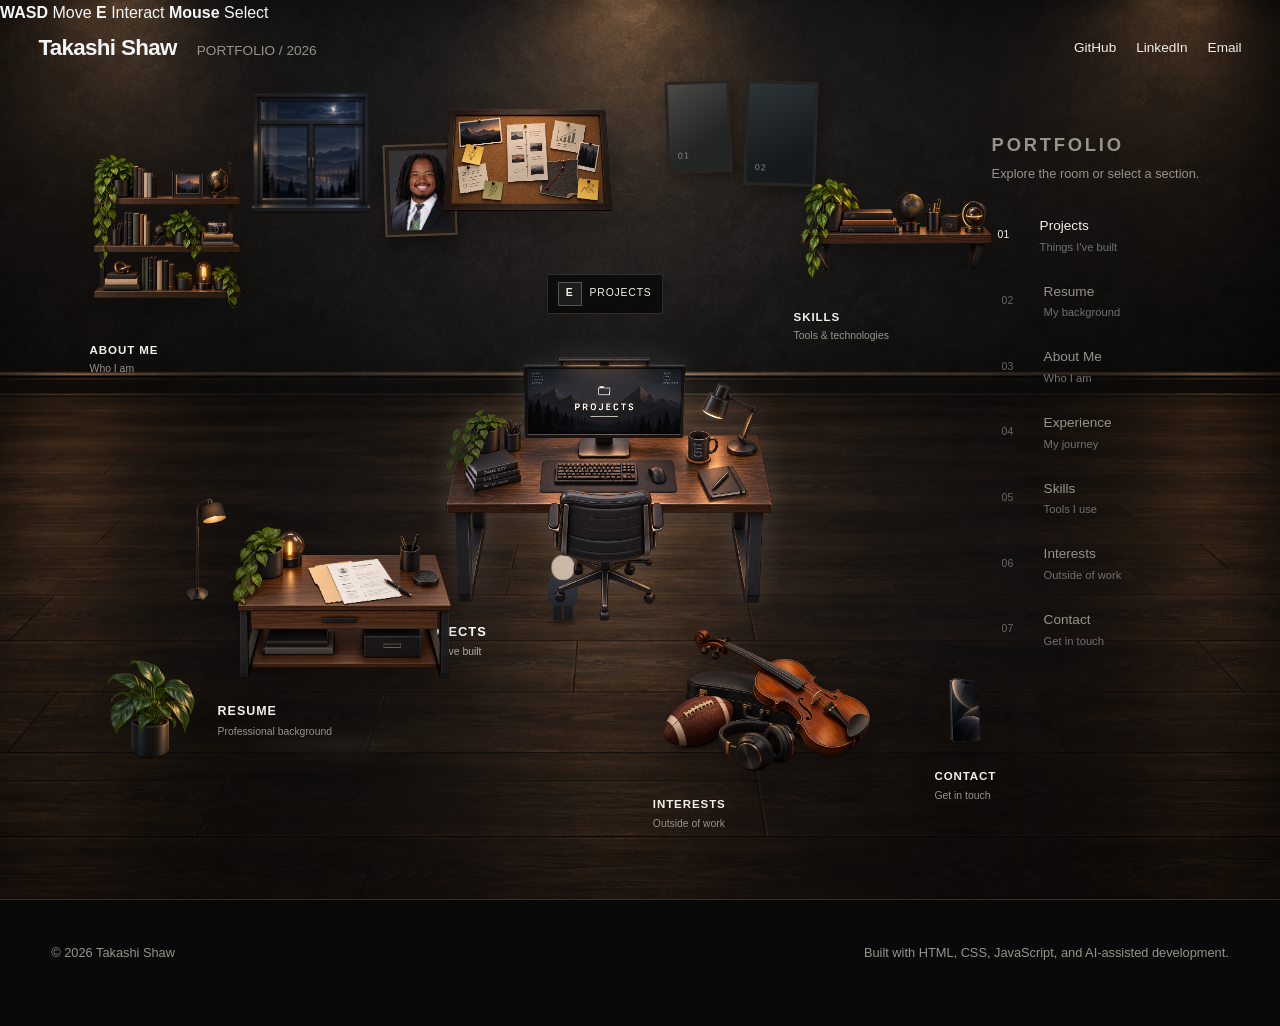
==== commit 310ea954: "final touches for turn in" ====
--- a/index.html
+++ b/index.html
@@ -5,8 +5,12 @@
     <meta charset="UTF-8">
     <meta name="viewport" content="width=device-width, initial-scale=1.0">
 
-    <title>My Interactive Portfolio</title>
+    <title>Takashi Shaw | Portfolio</title>
     <link rel="stylesheet" href="style.css">
+    <meta
+    name="description"
+    content="Interactive portfolio of Takashi Shaw, a Carnegie Mellon University student exploring business, artificial intelligence, software development, entrepreneurship, and athletics."
+>
 </head>
 
 <body>
@@ -36,7 +40,7 @@
         <div class="social-links">
 
     <a
-        href="https://github.com/YOUR-GITHUB-USERNAME"
+        href="https://github.com/TakashiShaw"
         target="_blank"
         rel="noopener noreferrer"
     >
@@ -92,7 +96,22 @@
         draggable="false"
     >
 </div>
-
+<!-- ==================================================
+     PERSONAL WALL PHOTO
+     ================================================== -->
+
+<div
+    class="wall-profile-photo"
+    aria-hidden="true"
+>
+
+    <img
+        src="images/furniture/takashi-photo.jpg"
+        alt=""
+        draggable="false"
+    >
+
+</div>
 
 <!-- VAGUE POSTERS -->
 
@@ -584,23 +603,43 @@
      ABOUT ME
      ================================================== -->
 
+<!-- ==================================================
+     ABOUT ME
+     ================================================== -->
+
 <section id="about">
 
     <h2>About Me</h2>
 
-    <p>
-        I'm Takashi Shaw, a Business Administration student at
-        Carnegie Mellon University pursuing a minor in Artificial
-        Intelligence Studies. I'm interested in the intersection of
-        technology, entrepreneurship, finance, and competitive athletics.
-    </p>
-
-    <p>
-        I enjoy building products from the ground up, especially projects
-        that combine software, artificial intelligence, automation, and
-        real-world business problems. Outside of academics and development,
-        I compete as a collegiate football player and play the viola.
-    </p>
+    <div class="about-profile">
+
+        <img
+            src="images/furniture/takashi-photo.jpg"
+            alt="Portrait of Takashi Shaw"
+            class="about-photo"
+        >
+
+        <div class="about-profile-text">
+
+            <p>
+                I'm Takashi Shaw, a Business Administration student at
+                Carnegie Mellon University pursuing a minor in Artificial
+                Intelligence Studies. I'm interested in the intersection of
+                technology, entrepreneurship, finance, and competitive athletics.
+            </p>
+
+            <p>
+                I enjoy building products from the ground up, especially
+                projects that combine software, artificial intelligence,
+                automation, and real-world business problems. Outside of
+                academics and development, I compete as a collegiate football
+                player and play the viola.
+            </p>
+
+        </div>
+
+    </div>
+
 
     <div class="content-details">
 
@@ -1087,7 +1126,7 @@
         </a>
 
         <a
-            href="https://github.com/YOUR-GITHUB-USERNAME"
+            href="https://github.com/TakashiShaw"
             target="_blank"
             rel="noopener noreferrer"
         >
@@ -1323,8 +1362,8 @@
 
                 <li>
                     Email:
-                    <a href="mailto:your-email@example.com">
-                        your-email@example.com
+                    <a href="tshaw2@andrew.cmu.edu">
+                        tshaw2@andrew.cmu.edu
                     </a>
                 </li>
 
@@ -1355,7 +1394,7 @@
     <footer>
 
         <p>
-            © 2026 Your Name
+            © 2026 Takashi Shaw 
         </p>
 
         <p>
--- a/style.css
+++ b/style.css
@@ -2945,4 +2945,158 @@
             transparent 60%,
             rgba(0, 0, 0, 0.10)
         );
+}
+/* =========================================================
+   ABOUT ME — PROFILE PHOTO
+   ========================================================= */
+
+.about-profile {
+    display: flex;
+
+    align-items: flex-start;
+
+    gap: 28px;
+
+    margin:
+        20px 0
+        30px;
+}
+
+
+.about-photo {
+    width: 150px;
+    height: 180px;
+
+    flex-shrink: 0;
+
+    object-fit: cover;
+    object-position: center top;
+
+    border-radius: 8px;
+
+    border:
+        1px solid
+        rgba(255, 255, 255, 0.12);
+
+    box-shadow:
+        0 16px 35px
+        rgba(0, 0, 0, 0.35);
+}
+
+
+.about-profile-text {
+    max-width: 620px;
+}
+
+
+.about-profile-text p:first-child {
+    margin-top: 0;
+}
+
+
+.about-profile-text p {
+    line-height: 1.7;
+
+    color:
+        rgba(255, 255, 255, 0.78);
+}
+
+
+/* =========================================================
+   ABOUT DETAILS
+   ========================================================= */
+
+.content-details {
+    margin-top: 22px;
+
+    padding-top: 20px;
+
+    border-top:
+        1px solid
+        rgba(255, 255, 255, 0.08);
+}
+
+
+.content-details p {
+    margin:
+        8px 0;
+
+    color:
+        rgba(255, 255, 255, 0.72);
+}
+
+
+.content-details strong {
+    color:
+        rgba(255, 255, 255, 0.95);
+}
+
+
+/* =========================================================
+   WALL PROFILE PHOTO
+   ========================================================= */
+
+.wall-profile-photo {
+    position: absolute;
+
+    top: 16%;
+    left: 30%;
+
+    width: 72px;
+    height: 92px;
+
+    z-index: 3;
+
+    padding: 4px;
+
+    background:
+        #211c18;
+
+    border:
+        2px solid
+        #514235;
+
+    box-shadow:
+        0 10px 18px
+        rgba(0, 0, 0, 0.4);
+
+    transform:
+        rotate(-2deg);
+
+    pointer-events: none;
+}
+
+
+.wall-profile-photo img {
+    display: block;
+
+    width: 100%;
+    height: 100%;
+
+    object-fit: cover;
+    object-position: center top;
+
+    pointer-events: none;
+    user-select: none;
+}
+
+
+/* =========================================================
+   MOBILE ABOUT LAYOUT
+   ========================================================= */
+
+@media (max-width: 650px) {
+
+    .about-profile {
+        flex-direction: column;
+
+        gap: 18px;
+    }
+
+
+    .about-photo {
+        width: 130px;
+        height: 155px;
+    }
+
 }
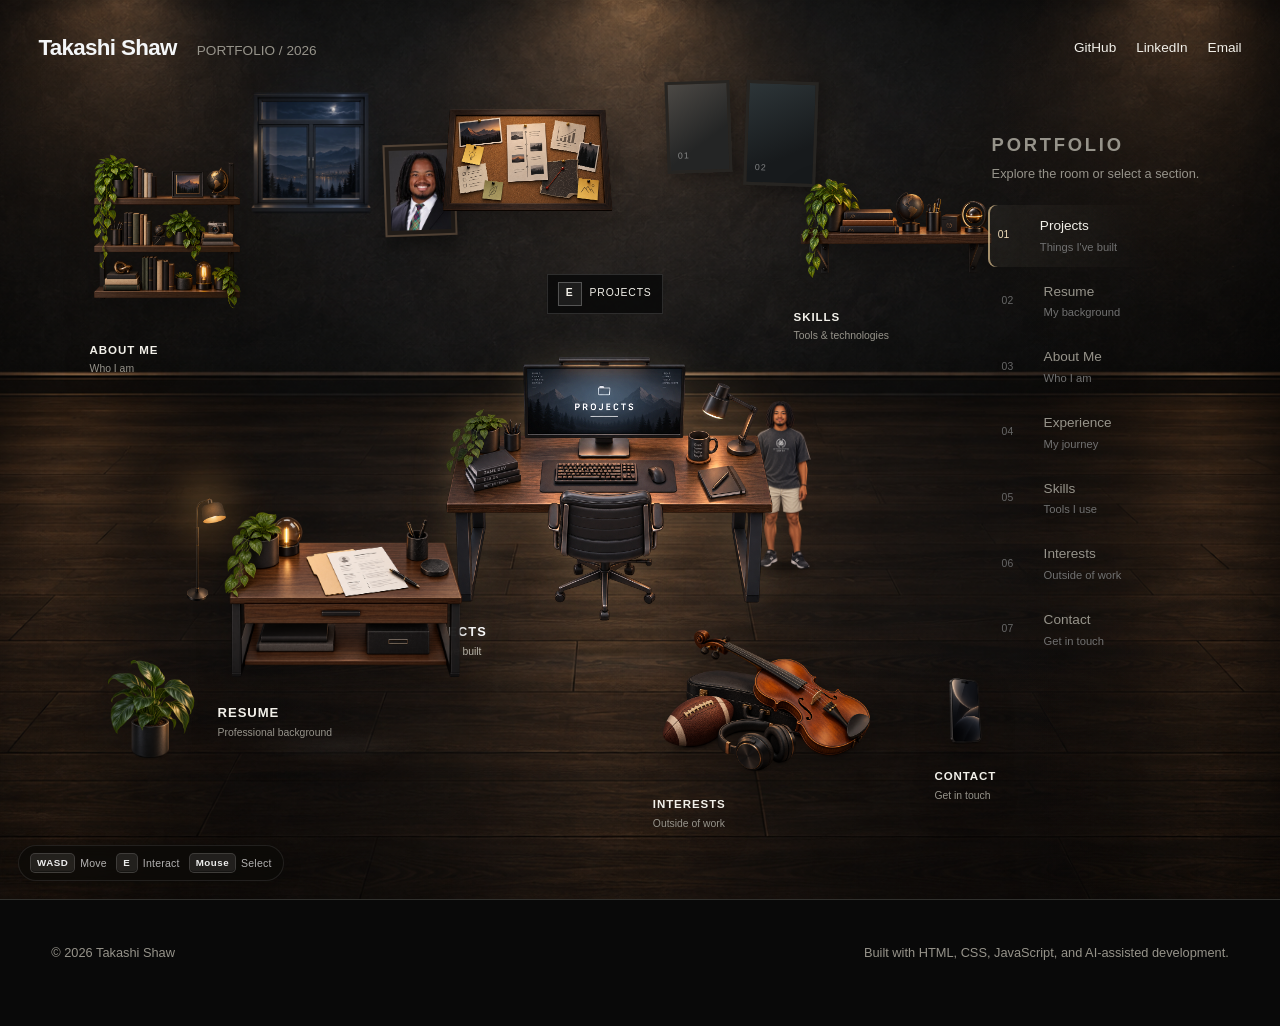
==== commit 899ff637: "Add Crossy Road game" ====
--- a/index.html
+++ b/index.html
@@ -147,12 +147,19 @@
 <!-- PLANT -->
 
 <div class="room-plant" aria-hidden="true">
+
     <img
         src="images/furniture/room-plant.png"
         alt=""
         class="room-plant-image"
         draggable="false"
     >
+
+    <div
+        class="plant-world-collision"
+        data-world-collision
+    ></div>
+
 </div>
 
 
@@ -392,9 +399,7 @@
 
 <!-- ==================================================
      PLAYER
-
-     Temporary visual player.
-     This will later become your custom avatar.
+     Custom 2.5D character
      ================================================== -->
 
 <div
@@ -402,19 +407,18 @@
     class="facing-down"
     tabindex="0"
     aria-label="Player character"
->
-
-    <div class="player-body">
-
-        <div class="player-head"></div>
-
-        <div class="player-torso"></div>
-
-        <div class="player-leg player-leg-left"></div>
-
-        <div class="player-leg player-leg-right"></div>
-
-    </div>
+> 
+
+    <div class="player-sprite-wrap">
+
+    <img
+        id="player-sprite"
+        src="images/player/player-front.png"
+        alt=""
+        draggable="false"
+    >
+
+</div>
 
 </div>
 
@@ -1146,246 +1150,7 @@
 </section>
 
 
-        <!-- ==================================================
-             PROJECTS
-             ================================================== -->
-        <section id="projects">
-
-            <h2>Projects</h2>
-
-            <p>
-                A collection of projects I have worked on.
-            </p>
-
-
-            <!-- PROJECT 1 -->
-            <article>
-
-                <h3>Project 01: Interactive Portfolio</h3>
-
-                <p>
-                    My personal interactive portfolio website.
-                </p>
-
-                <p>
-                    This project is being created using HTML, CSS,
-                    JavaScript, GitHub, and AI-assisted development.
-                </p>
-
-                <p>
-                    <strong>Technologies:</strong>
-                    HTML, CSS, JavaScript
-                </p>
-
-                <a href="#">
-                    View Project
-                </a>
-
-            </article>
-
-
-            <!-- PROJECT 2 -->
-            <article>
-
-                <h3>Project 02</h3>
-
-                <p>
-                    Coming soon.
-                </p>
-
-            </article>
-
-
-            <!-- PROJECT 3 -->
-            <article>
-
-                <h3>Project 03</h3>
-
-                <p>
-                    Coming soon.
-                </p>
-
-            </article>
-
-
-            <!-- PROJECT 4 -->
-            <article>
-
-                <h3>Project 04</h3>
-
-                <p>
-                    Coming soon.
-                </p>
-
-            </article>
-
-        </section>
-
-
-        <!-- ==================================================
-             EXPERIENCE
-             ================================================== -->
-        <section id="experience">
-
-            <h2>Experience</h2>
-
-            <p>
-                Experience information will go here.
-            </p>
-
-            <!--
-                Later you could add entries like:
-
-                <article>
-                    <h3>Position or Organization</h3>
-                    <p>Date</p>
-                    <p>Description</p>
-                </article>
-            -->
-
-        </section>
-
-
-        <!-- ==================================================
-             SKILLS
-             ================================================== -->
-        <section id="skills">
-
-            <h2>Skills</h2>
-
-            <h3>Programming Languages</h3>
-
-            <ul>
-                <li>Add language</li>
-                <li>Add language</li>
-                <li>Add language</li>
-            </ul>
-
-
-            <h3>Tools & Technologies</h3>
-
-            <ul>
-                <li>Add tool</li>
-                <li>Add tool</li>
-                <li>Add tool</li>
-            </ul>
-
-
-            <h3>Other Skills</h3>
-
-            <ul>
-                <li>Add skill</li>
-                <li>Add skill</li>
-                <li>Add skill</li>
-            </ul>
-
-        </section>
-
-
-        <!-- ==================================================
-             INTERESTS
-             ================================================== -->
-        <section id="interests">
-
-            <h2>Interests</h2>
-
-            <article>
-                <h3>Football</h3>
-                <p>
-                    Add information about your interest in football here.
-                </p>
-            </article>
-
-
-            <article>
-                <h3>Viola</h3>
-                <p>
-                    Add information about your experience or interest
-                    in playing viola here.
-                </p>
-            </article>
-
-
-            <article>
-                <h3>Music</h3>
-                <p>
-                    Add information about music or your headphones/music
-                    interests here.
-                </p>
-            </article>
-
-
-            <article>
-                <h3>Anime & Media</h3>
-                <p>
-                    Add anything you would like to share here.
-                </p>
-            </article>
-
-        </section>
-
-
-        <!-- ==================================================
-             RESUME
-             ================================================== -->
-        <section id="resume">
-
-            <h2>Resume</h2>
-
-            <p>
-                My resume will be available here.
-            </p>
-
-            <!--
-                Eventually this could become:
-
-                <a href="assets/resume.pdf" target="_blank">
-                    View Resume
-                </a>
-            -->
-
-        </section>
-
-
-        <!-- ==================================================
-             CONTACT
-             ================================================== -->
-        <section id="contact">
-
-            <h2>Contact</h2>
-
-            <p>
-                Feel free to reach out to me.
-            </p>
-
-            <ul>
-
-                <li>
-                    Email:
-                    <a href="tshaw2@andrew.cmu.edu">
-                        tshaw2@andrew.cmu.edu
-                    </a>
-                </li>
-
-                <li>
-                    GitHub:
-                    <a href="#">
-                        GitHub Profile
-                    </a>
-                </li>
-
-                <li>
-                    LinkedIn:
-                    <a href="#">
-                        LinkedIn Profile
-                    </a>
-                </li>
-
-            </ul>
-
-        </section>
-
-    </main>
+      
 
 
     <!-- ==================================================
--- a/style.css
+++ b/style.css
@@ -1466,33 +1466,6 @@
 
 
 /* =========================================================
-   TEMPORARY PLAYER CHARACTER
-   ========================================================= */
-
-#player {
-    position: absolute;
-
-    left: 44%;
-    top: 68%;
-
-    width: 46px;
-    height: 70px;
-
-    z-index: 4;
-
-    transform:
-        translate(-50%, -85%)
-        scale(var(--player-scale, 1));
-
-    transform-origin: center bottom;
-
-    user-select: none;
-
-    outline: none;
-}
-
-
-/* =========================================================
    PLAYER BODY
    ========================================================= */
 
@@ -2946,90 +2919,6 @@
             rgba(0, 0, 0, 0.10)
         );
 }
-/* =========================================================
-   ABOUT ME — PROFILE PHOTO
-   ========================================================= */
-
-.about-profile {
-    display: flex;
-
-    align-items: flex-start;
-
-    gap: 28px;
-
-    margin:
-        20px 0
-        30px;
-}
-
-
-.about-photo {
-    width: 150px;
-    height: 180px;
-
-    flex-shrink: 0;
-
-    object-fit: cover;
-    object-position: center top;
-
-    border-radius: 8px;
-
-    border:
-        1px solid
-        rgba(255, 255, 255, 0.12);
-
-    box-shadow:
-        0 16px 35px
-        rgba(0, 0, 0, 0.35);
-}
-
-
-.about-profile-text {
-    max-width: 620px;
-}
-
-
-.about-profile-text p:first-child {
-    margin-top: 0;
-}
-
-
-.about-profile-text p {
-    line-height: 1.7;
-
-    color:
-        rgba(255, 255, 255, 0.78);
-}
-
-
-/* =========================================================
-   ABOUT DETAILS
-   ========================================================= */
-
-.content-details {
-    margin-top: 22px;
-
-    padding-top: 20px;
-
-    border-top:
-        1px solid
-        rgba(255, 255, 255, 0.08);
-}
-
-
-.content-details p {
-    margin:
-        8px 0;
-
-    color:
-        rgba(255, 255, 255, 0.72);
-}
-
-
-.content-details strong {
-    color:
-        rgba(255, 255, 255, 0.95);
-}
 
 
 /* =========================================================
@@ -3081,22 +2970,2025 @@
 }
 
 
-/* =========================================================
-   MOBILE ABOUT LAYOUT
+
+
+/* =========================================================
+   FINAL PORTFOLIO PANEL STYLE
+   Physical paper / printed dossier aesthetic
+   ========================================================= */
+
+:root {
+    --paper-main: #eee5d5;
+    --paper-light: #f4ecdf;
+    --paper-dark: #ddd0ba;
+
+    --paper-ink: #27221d;
+    --paper-ink-soft: #51493f;
+    --paper-ink-muted: #807568;
+
+    --paper-red: #7c4036;
+
+    --paper-line: rgba(64, 52, 40, 0.18);
+    --paper-line-light: rgba(64, 52, 40, 0.10);
+}
+
+
+/* =========================================================
+   DARKEN / BLUR ROOM BEHIND PANEL
+   ========================================================= */
+
+#portfolio-panel {
+    background:
+        rgba(8, 6, 4, 0.68);
+
+    backdrop-filter:
+        blur(8px);
+
+    -webkit-backdrop-filter:
+        blur(8px);
+}
+
+
+/* =========================================================
+   MAIN PAPER SHEET
+   ========================================================= */
+
+.panel-window {
+    position: relative;
+
+    width:
+        min(760px, 84vw);
+
+    max-height:
+        78vh;
+
+    overflow: hidden;
+
+    border:
+        1px solid
+        rgba(96, 76, 54, 0.35);
+
+    border-radius:
+        4px;
+
+    color:
+        var(--paper-ink);
+
+    background-color:
+        var(--paper-main);
+
+    background-image:
+
+        /* subtle warm variation */
+        radial-gradient(
+            circle at 20% 10%,
+            rgba(255, 255, 255, 0.34),
+            transparent 32%
+        ),
+
+        radial-gradient(
+            circle at 80% 70%,
+            rgba(142, 105, 65, 0.06),
+            transparent 35%
+        ),
+
+        /* tiny paper fibers */
+        repeating-linear-gradient(
+            12deg,
+            rgba(80, 64, 46, 0.012) 0px,
+            rgba(80, 64, 46, 0.012) 1px,
+            transparent 1px,
+            transparent 4px
+        ),
+
+        linear-gradient(
+            145deg,
+            #f1e8d9,
+            #e9dfce
+        );
+
+    box-shadow:
+        0 32px 90px
+        rgba(0, 0, 0, 0.58),
+
+        0 3px 8px
+        rgba(0, 0, 0, 0.24);
+}
+
+
+/* Additional subtle paper grain */
+
+.panel-window::before {
+    content: "";
+
+    position: absolute;
+
+    inset: 0;
+
+    z-index: 0;
+
+    pointer-events: none;
+
+    opacity: 0.35;
+
+    background-image:
+
+        radial-gradient(
+            rgba(50, 40, 30, 0.08) 0.5px,
+            transparent 0.7px
+        );
+
+    background-size:
+        5px 5px;
+}
+
+
+/* Keep real content above texture */
+
+.panel-window > * {
+    position: relative;
+
+    z-index: 1;
+}
+
+
+/* =========================================================
+   PAPER HEADER STRIP
+   ========================================================= */
+
+.panel-topbar {
+    min-height:
+        48px;
+
+    padding:
+        0 24px;
+
+    display:
+        flex;
+
+    align-items:
+        center;
+
+    justify-content:
+        space-between;
+
+    background:
+        rgba(221, 208, 186, 0.58);
+
+    border-bottom:
+        1px solid
+        rgba(86, 65, 45, 0.20);
+}
+
+
+#panel-section-label {
+    color:
+        var(--paper-red);
+
+    font-size:
+        0.67rem;
+
+    font-weight:
+        700;
+
+    letter-spacing:
+        0.20em;
+
+    text-transform:
+        uppercase;
+}
+
+
+#close-panel {
+    border:
+        none;
+
+    background:
+        transparent;
+
+    color:
+        #5e554b;
+
+    opacity:
+        0.72;
+
+    font-size:
+        1.15rem;
+
+    cursor:
+        pointer;
+
+    transition:
+        opacity 0.15s ease,
+        transform 0.15s ease,
+        color 0.15s ease;
+}
+
+
+#close-panel:hover {
+    opacity:
+        1;
+
+    color:
+        var(--paper-red);
+
+    transform:
+        rotate(5deg);
+}
+
+
+/* =========================================================
+   MAIN CONTENT AREA
+   ========================================================= */
+
+#panel-content {
+    padding:
+        38px 46px 50px;
+
+    overflow-y:
+        auto;
+
+    color:
+        var(--paper-ink);
+
+    font-family:
+        Georgia,
+        "Times New Roman",
+        serif;
+}
+
+
+/* =========================================================
+   MAIN PAGE HEADINGS
+   ========================================================= */
+
+#panel-content h2 {
+    margin:
+        0 0 30px;
+
+    color:
+        var(--paper-ink);
+
+    font-family:
+        Georgia,
+        "Times New Roman",
+        serif;
+
+    font-size:
+        clamp(
+            2.8rem,
+            5vw,
+            4.4rem
+        );
+
+    line-height:
+        0.98;
+
+    font-weight:
+        400;
+
+    letter-spacing:
+        -0.045em;
+
+    text-transform:
+        none;
+}
+
+
+/* =========================================================
+   SMALLER HEADINGS
+   ========================================================= */
+
+#panel-content h3 {
+    margin:
+        0 0 10px;
+
+    color:
+        var(--paper-ink);
+
+    font-family:
+        Georgia,
+        "Times New Roman",
+        serif;
+
+    font-size:
+        1.3rem;
+
+    line-height:
+        1.25;
+
+    font-weight:
+        700;
+}
+
+
+/* =========================================================
+   BODY TEXT
+   ========================================================= */
+
+#panel-content p {
+    color:
+        var(--paper-ink-soft);
+
+    font-family:
+        Georgia,
+        "Times New Roman",
+        serif;
+
+    font-size:
+        0.95rem;
+
+    line-height:
+        1.7;
+}
+
+
+#panel-content strong {
+    color:
+        var(--paper-ink);
+
+    font-weight:
+        700;
+}
+
+
+/* =========================================================
+   GENERAL DIVIDER FEEL
+   ========================================================= */
+
+#panel-content hr {
+    border:
+        none;
+
+    border-top:
+        1px solid
+        var(--paper-line);
+
+    margin:
+        28px 0;
+}
+
+
+/* =========================================================
+   PROJECTS
+   ========================================================= */
+
+.project-card {
+    margin:
+        0;
+
+    padding:
+        28px 16px 30px;
+
+    background:
+        transparent;
+
+    border:
+        none;
+
+    border-top:
+        1px solid
+        var(--paper-line);
+
+    border-radius:
+        0;
+
+    box-shadow:
+        none;
+
+    transition:
+        background 0.15s ease;
+}
+
+
+.project-card:hover {
+    transform:
+        none;
+
+    background:
+        rgba(108, 75, 46, 0.035);
+
+    border-color:
+        var(--paper-line);
+}
+
+
+.project-number {
+    margin:
+        0 0 14px !important;
+
+    color:
+        var(--paper-red) !important;
+
+    font-family:
+        Arial,
+        Helvetica,
+        sans-serif !important;
+
+    font-size:
+        0.67rem !important;
+
+    font-weight:
+        700 !important;
+
+    letter-spacing:
+        0.17em !important;
+}
+
+
+.project-card h3 {
+    margin-bottom:
+        12px;
+
+    font-size:
+        1.45rem;
+}
+
+
+.project-card p {
+    max-width:
+        610px;
+}
+
+
+/* =========================================================
+   ABOUT ME
+   ========================================================= */
+
+.about-profile {
+    display:
+        grid;
+
+    grid-template-columns:
+        150px 1fr;
+
+    gap:
+        30px;
+
+    align-items:
+        start;
+
+    margin:
+        0 0 32px;
+}
+
+
+.about-photo {
+    width:
+        150px;
+
+    height:
+        185px;
+
+    object-fit:
+        cover;
+
+    border:
+        5px solid
+        #f5eddf;
+
+    border-radius:
+        1px;
+
+    box-shadow:
+        0 1px 3px
+        rgba(0, 0, 0, 0.20),
+
+        7px 7px 0
+        rgba(112, 86, 58, 0.10);
+}
+
+
+.about-profile-text p {
+    color:
+        var(--paper-ink-soft);
+}
+
+
+.content-details {
+    margin-top:
+        22px;
+
+    padding-top:
+        22px;
+
+    border-top:
+        1px solid
+        var(--paper-line);
+}
+
+
+.content-details p {
+    margin:
+        7px 0;
+
+    color:
+        var(--paper-ink-soft);
+}
+
+
+.content-details strong {
+    color:
+        var(--paper-ink);
+}
+
+
+/* =========================================================
+   EXPERIENCE
+   ========================================================= */
+
+.experience-item {
+    margin:
+        0;
+
+    padding:
+        24px 6px 27px;
+
+    border:
+        none;
+
+    border-top:
+        1px solid
+        var(--paper-line);
+
+    background:
+        transparent;
+}
+
+
+.experience-item:first-of-type {
+    margin-top:
+        20px;
+}
+
+
+.experience-item h3 {
+    font-size:
+        1.25rem;
+}
+
+
+.experience-item p:nth-of-type(1) {
+    color:
+        var(--paper-red);
+
+    font-family:
+        Arial,
+        Helvetica,
+        sans-serif;
+
+    font-size:
+        0.70rem;
+
+    font-weight:
+        700;
+
+    letter-spacing:
+        0.08em;
+}
+
+
+/* =========================================================
+   SKILLS
+   ========================================================= */
+
+.skills-grid {
+    display:
+        grid;
+
+    grid-template-columns:
+        repeat(
+            2,
+            minmax(0, 1fr)
+        );
+
+    gap:
+        0;
+
+    margin-top:
+        24px;
+
+    border-top:
+        1px solid
+        var(--paper-line);
+
+    border-left:
+        1px solid
+        var(--paper-line);
+}
+
+
+.skills-grid > div {
+    padding:
+        22px;
+
+    background:
+        rgba(255, 255, 255, 0.05);
+
+    border:
+        none;
+
+    border-right:
+        1px solid
+        var(--paper-line);
+
+    border-bottom:
+        1px solid
+        var(--paper-line);
+
+    border-radius:
+        0;
+}
+
+
+.skills-grid h3 {
+    margin-bottom:
+        8px;
+
+    color:
+        var(--paper-red);
+}
+
+
+/* =========================================================
+   INTERESTS
+   ========================================================= */
+
+.interest-item {
+    margin:
+        0;
+
+    padding:
+        23px 6px 25px;
+
+    border:
+        none;
+
+    border-top:
+        1px solid
+        var(--paper-line);
+
+    background:
+        transparent;
+}
+
+
+.interest-item h3 {
+    font-size:
+        1.3rem;
+}
+
+
+/* =========================================================
+   RESUME
+   ========================================================= */
+
+#panel-content a {
+    color:
+        var(--paper-red);
+
+    text-decoration:
+        none;
+}
+
+
+#panel-content a:hover {
+    color:
+        #512821;
+}
+
+
+#panel-content a[href$=".pdf"] {
+    display:
+        inline-block;
+
+    margin-top:
+        14px;
+
+    padding:
+        10px 15px;
+
+    color:
+        var(--paper-light);
+
+    background:
+        var(--paper-ink);
+
+    border:
+        none;
+
+    font-family:
+        Arial,
+        Helvetica,
+        sans-serif;
+
+    font-size:
+        0.76rem;
+
+    letter-spacing:
+        0.04em;
+
+    transition:
+        background 0.15s ease;
+}
+
+
+#panel-content a[href$=".pdf"]:hover {
+    color:
+        var(--paper-light);
+
+    background:
+        var(--paper-red);
+}
+
+
+/* =========================================================
+   CONTACT
+   ========================================================= */
+
+.contact-links {
+    display:
+        grid;
+
+    grid-template-columns:
+        repeat(
+            2,
+            1fr
+        );
+
+    gap:
+        0;
+
+    margin-top:
+        28px;
+
+    border-top:
+        1px solid
+        var(--paper-line);
+
+    border-left:
+        1px solid
+        var(--paper-line);
+}
+
+
+.contact-links a {
+    padding:
+        15px 17px;
+
+    color:
+        var(--paper-ink) !important;
+
+    background:
+        transparent;
+
+    border:
+        none !important;
+
+    border-right:
+        1px solid
+        var(--paper-line) !important;
+
+    border-bottom:
+        1px solid
+        var(--paper-line) !important;
+
+    border-radius:
+        0;
+
+    font-family:
+        Georgia,
+        "Times New Roman",
+        serif;
+
+    transition:
+        background 0.15s ease,
+        color 0.15s ease;
+}
+
+
+.contact-links a:hover {
+    color:
+        var(--paper-light) !important;
+
+    background:
+        var(--paper-red);
+}
+
+
+/* =========================================================
+   SCROLLBAR — PAPER STYLE
+   ========================================================= */
+
+#panel-content::-webkit-scrollbar {
+    width:
+        7px;
+}
+
+
+#panel-content::-webkit-scrollbar-track {
+    background:
+        rgba(100, 78, 56, 0.05);
+}
+
+
+#panel-content::-webkit-scrollbar-thumb {
+    background:
+        rgba(91, 70, 51, 0.32);
+
+    border-radius:
+        10px;
+}
+
+
+/* =========================================================
+   MOBILE
    ========================================================= */
 
 @media (max-width: 650px) {
 
+    .panel-window {
+        width:
+            92vw;
+
+        max-height:
+            82vh;
+    }
+
+
+    #panel-content {
+        padding:
+            30px 25px 38px;
+    }
+
+
+    #panel-content h2 {
+        font-size:
+            2.8rem;
+    }
+
+
     .about-profile {
-        flex-direction: column;
-
-        gap: 18px;
+        grid-template-columns:
+            1fr;
     }
 
 
     .about-photo {
-        width: 130px;
-        height: 155px;
-    }
-
+        width:
+            135px;
+
+        height:
+            165px;
+    }
+
+
+    .skills-grid {
+        grid-template-columns:
+            1fr;
+    }
+
+
+    .contact-links {
+        grid-template-columns:
+            1fr;
+    }
+
+}
+
+/* =========================================================
+   PAPER PANEL SCROLLING
+   ========================================================= */
+
+#panel-content {
+    max-height: calc(78vh - 48px);
+
+    overflow-y: auto;
+    overflow-x: hidden;
+
+    overscroll-behavior: contain;
+
+    scroll-behavior: smooth;
+}
+/* Fix Resume link inside Contact grid */
+#panel-content .contact-links a[href$=".pdf"] {
+    margin-top: 0;
+    padding: 15px 17px;
+
+    color: var(--paper-ink) !important;
+    background: transparent;
+
+    font-family: Georgia, "Times New Roman", serif;
+    font-size: inherit;
+    letter-spacing: normal;
+}
+
+#panel-content .contact-links a[href$=".pdf"]:hover {
+    color: var(--paper-light) !important;
+    background: var(--paper-red);
+}
+/* =========================================================
+   POST-SUBMISSION POLISH — PASS 1
+   Controls, interaction feedback, resume emphasis,
+   and page entrance animation
+   ========================================================= */
+
+
+/* =========================================================
+   1. GAME CONTROLS HUD
+   ========================================================= */
+
+#game-controls {
+    position: absolute;
+
+    top: 14px;
+    left: 18px;
+
+    z-index: 50;
+
+    display: flex;
+    align-items: center;
+
+    gap: 9px;
+
+    padding: 7px 11px;
+
+    background:
+        rgba(12, 10, 8, 0.72);
+
+    border:
+        1px solid rgba(255, 255, 255, 0.09);
+
+    border-radius: 100px;
+
+    box-shadow:
+        0 5px 18px rgba(0, 0, 0, 0.22);
+
+    backdrop-filter:
+        blur(7px);
+
+    -webkit-backdrop-filter:
+        blur(7px);
+
+    color:
+        rgba(255, 255, 255, 0.68);
+
+    font-family:
+        Arial,
+        Helvetica,
+        sans-serif;
+
+    font-size:
+        0.66rem;
+
+    letter-spacing:
+        0.02em;
+
+    pointer-events: none;
+}
+
+
+#game-controls span {
+    display: flex;
+    align-items: center;
+
+    gap: 5px;
+
+    white-space: nowrap;
+}
+
+
+#game-controls strong {
+    display: inline-flex;
+
+    align-items: center;
+    justify-content: center;
+
+    min-width: 22px;
+    height: 20px;
+
+    padding:
+        0 6px;
+
+    background:
+        rgba(255, 255, 255, 0.09);
+
+    border:
+        1px solid rgba(255, 255, 255, 0.13);
+
+    border-radius:
+        5px;
+
+    color:
+        rgba(255, 255, 255, 0.92);
+
+    font-size:
+        0.61rem;
+
+    font-weight:
+        700;
+
+    letter-spacing:
+        0.05em;
+
+    box-shadow:
+        inset 0 -1px 0
+        rgba(0, 0, 0, 0.35);
+}
+
+
+/* =========================================================
+   2. SMOOTHER ROOM INTERACTION FEEDBACK
+   ========================================================= */
+
+.room-object {
+    transition:
+        filter 0.18s ease;
+}
+
+
+.room-object .object-label {
+    transition:
+        opacity 0.18s ease,
+        text-shadow 0.18s ease;
+}
+
+
+/* Replace the harsher old nearby appearance
+   with a warmer, more deliberate glow. */
+
+.room-object.nearby-object {
+    filter:
+        brightness(1.3)
+        drop-shadow(
+            0 0 18px
+            rgba(218, 184, 128, 0.18)
+        );
+}
+
+
+.room-object.nearby-object .object-label {
+    opacity: 1;
+
+    text-shadow:
+        0 0 10px
+        rgba(255, 232, 190, 0.2);
+}
+
+
+/* Matching sidebar item */
+
+#portfolio-menu a.nearby-menu {
+    color:
+        var(--text);
+
+    box-shadow:
+        inset 2px 0
+        rgba(224, 194, 145, 0.7);
+
+    background:
+        linear-gradient(
+            90deg,
+            rgba(255, 235, 200, 0.055),
+            transparent 75%
+        );
+}
+
+
+#portfolio-menu a.nearby-menu .menu-number {
+    color:
+        rgba(255, 235, 200, 0.92);
+}
+
+
+/* =========================================================
+   3. MAKE RESUME THE CLEAR #2 DESTINATION
+   ========================================================= */
+
+.resume-visual {
+    transform:
+        scale(1.09);
+
+    transform-origin:
+        bottom center;
+
+    transition:
+        filter 0.18s ease;
+}
+
+
+/* Give the paper a little more visual separation
+   from the dark furniture. */
+
+.resume-paper {
+    filter:
+        brightness(1.04);
+}
+
+
+/* Stronger effect only when Resume is interactable */
+
+.resume-folder.nearby-object .resume-paper {
+    filter:
+        brightness(1.14);
+
+    box-shadow:
+        0 3px 7px
+        rgba(0, 0, 0, 0.35),
+
+        0 0 20px
+        rgba(240, 215, 168, 0.16);
+}
+
+
+.resume-folder .object-label strong {
+    font-size:
+        0.82rem;
+
+    letter-spacing:
+        0.07em;
+}
+
+
+/* =========================================================
+   4. OPENING ANIMATION
+   ========================================================= */
+
+/*
+   No splash screen.
+   The portfolio still becomes usable immediately.
+*/
+
+#room {
+    animation:
+        room-intro
+        0.75s
+        ease-out
+        both;
+}
+
+
+#game-header {
+    animation:
+        hud-intro
+        0.55s
+        0.12s
+        ease-out
+        both;
+}
+
+
+#portfolio-menu {
+    animation:
+        hud-intro
+        0.55s
+        0.24s
+        ease-out
+        both;
+}
+
+
+#game-controls {
+    animation:
+        hud-intro
+        0.55s
+        0.34s
+        ease-out
+        both;
+}
+
+
+@keyframes room-intro {
+
+    from {
+        opacity: 0;
+    }
+
+    to {
+        opacity: 1;
+    }
+
+}
+
+
+@keyframes hud-intro {
+
+    from {
+        opacity: 0;
+    }
+
+    to {
+        opacity: 1;
+    }
+
+}
+
+
+/* =========================================================
+   ACCESSIBILITY — REDUCED MOTION
+   ========================================================= */
+
+@media (prefers-reduced-motion: reduce) {
+
+    #room,
+    #game-header,
+    #portfolio-menu,
+    #game-controls {
+        animation: none !important;
+
+        opacity: 1 !important;
+    }
+
+}
+#game-controls {
+    top: auto;
+    bottom: 18px;
+    left: 18px;
+}
+/* =========================================================
+   POST-SUBMISSION POLISH — PASS 2
+   ENVIRONMENT ANIMATION — STRONGER VERSION
+   ========================================================= */
+
+
+/* =========================================================
+   WINDOW — visible cool light pulse
+   ========================================================= */
+
+.room-window {
+    overflow: visible;
+}
+
+.room-window::after {
+    content: "";
+
+    position: absolute;
+
+    left: -8%;
+    top: -6%;
+
+    width: 116%;
+    height: 112%;
+
+    pointer-events: none;
+
+    background:
+        radial-gradient(
+            ellipse at center,
+            rgba(120, 175, 225, 0.24),
+            rgba(90, 135, 185, 0.08) 48%,
+            transparent 72%
+        );
+
+    filter: blur(12px);
+
+    opacity: 0.35;
+
+    animation:
+        window-light-shift
+        4s
+        ease-in-out
+        infinite alternate;
+}
+
+.room-window-image {
+    animation:
+        window-image-shift
+        4s
+        ease-in-out
+        infinite alternate;
+}
+
+@keyframes window-light-shift {
+
+    from {
+        opacity: 0.25;
+        transform: scale(0.96);
+    }
+
+    to {
+        opacity: 0.75;
+        transform: scale(1.05);
+    }
+
+}
+
+@keyframes window-image-shift {
+
+    from {
+        filter:
+            brightness(0.96);
+    }
+
+    to {
+        filter:
+            brightness(1.12);
+    }
+
+}
+
+
+/* =========================================================
+   FLOOR LAMP — stronger warm glow
+   ========================================================= */
+
+.floor-lamp {
+    overflow: visible;
+}
+
+.floor-lamp::after {
+    content: "";
+
+    position: absolute;
+
+    left: -8px;
+    top: 0;
+
+    width: 95px;
+    height: 115px;
+
+    pointer-events: none;
+
+    border-radius: 50%;
+
+    background:
+        radial-gradient(
+            ellipse,
+            rgba(255, 194, 105, 0.48),
+            rgba(255, 154, 60, 0.16) 45%,
+            transparent 72%
+        );
+
+    filter: blur(16px);
+
+    opacity: 0.55;
+
+    animation:
+        lamp-glow
+        3.2s
+        ease-in-out
+        infinite alternate;
+}
+
+.floor-lamp-image {
+    animation:
+        lamp-image-glow
+        3.2s
+        ease-in-out
+        infinite alternate;
+}
+
+@keyframes lamp-glow {
+
+    from {
+        opacity: 0.42;
+        transform: scale(0.94);
+    }
+
+    to {
+        opacity: 0.9;
+        transform: scale(1.12);
+    }
+
+}
+
+@keyframes lamp-image-glow {
+
+    from {
+        filter:
+            brightness(1);
+    }
+
+    to {
+        filter:
+            brightness(1.18);
+    }
+
+}
+
+
+/* =========================================================
+   PLANT — more noticeable sway
+   ========================================================= */
+
+.room-plant-image {
+    transform-origin: 50% 95%;
+
+    animation:
+        plant-sway
+        4.2s
+        ease-in-out
+        infinite alternate;
+}
+
+@keyframes plant-sway {
+
+    from {
+        transform:
+            rotate(-1.4deg)
+            translateX(-1px);
+    }
+
+    to {
+        transform:
+            rotate(1.4deg)
+            translateX(1px);
+    }
+
+}
+
+
+/* =========================================================
+   PROJECTS MONITOR — stronger screen activity
+   ========================================================= */
+
+.desk-visual {
+    overflow: visible;
+}
+
+.desk-visual::after {
+    content: "";
+
+    position: absolute;
+
+    z-index: 3;
+
+    left: 31%;
+    top: 7%;
+
+    width: 38%;
+    height: 25%;
+
+    pointer-events: none;
+
+    border-radius: 6px;
+
+    background:
+        radial-gradient(
+            ellipse at center,
+            rgba(115, 175, 225, 0.34),
+            rgba(70, 120, 175, 0.11) 52%,
+            transparent 75%
+        );
+
+    filter: blur(8px);
+
+    opacity: 0.42;
+
+    animation:
+        monitor-ambient
+        3.6s
+        ease-in-out
+        infinite alternate;
+}
+
+@keyframes monitor-ambient {
+
+    from {
+        opacity: 0.32;
+        transform: scale(0.97);
+    }
+
+    to {
+        opacity: 0.85;
+        transform: scale(1.04);
+    }
+
+}
+
+
+/* Projects wakes up more when player is nearby */
+
+.computer-desk.nearby-object .desk-visual::after {
+    opacity: 1;
+
+    filter:
+        blur(10px);
+}
+
+
+/* =========================================================
+   REDUCED MOTION
+   ========================================================= */
+
+@media (prefers-reduced-motion: reduce) {
+
+    .room-window::after,
+    .room-window-image,
+    .floor-lamp::after,
+    .floor-lamp-image,
+    .room-plant-image,
+    .desk-visual::after {
+        animation: none !important;
+    }
+
+}
+/* =========================================================
+   POST-SUBMISSION POLISH — PASS 3
+   CUSTOM PLAYER CHARACTER
+   ========================================================= */
+
+
+
+/* =========================================================
+   SPRITE WRAPPER
+   ========================================================= */
+
+.player-sprite-wrap {
+    position: relative;
+
+    width: 100%;
+    height: 100%;
+
+    transform-origin:
+        center bottom;
+}
+
+
+/* =========================================================
+   SPRITES
+   ========================================================= */
+
+.player-sprite {
+    position: absolute;
+
+    inset: 0;
+
+    width: 100%;
+    height: 100%;
+
+    display: none;
+
+    object-fit:
+        contain;
+
+    pointer-events:
+        none;
+
+    user-select:
+        none;
+
+    filter:
+        drop-shadow(
+            0 2px 2px
+            rgba(0, 0, 0, 0.28)
+        );
+}
+
+
+/* Facing camera / moving downward */
+
+#player.facing-down .player-front {
+    display: block;
+}
+
+
+/* Facing away / moving upward */
+
+#player.facing-up .player-back {
+    display: block;
+}
+
+
+/* Facing right */
+
+#player.facing-right .player-side {
+    display: block;
+}
+
+
+/* Facing left — reuse right sprite */
+
+#player.facing-left .player-side {
+    display: block;
+
+    transform:
+        scaleX(-1);
+}
+
+
+/* =========================================================
+   WALKING MOTION
+
+   We animate the wrapper instead of the individual sprite
+   so mirroring the left-facing sprite still works.
+   ========================================================= */
+
+#player.moving .player-sprite-wrap {
+    animation:
+        sprite-walk
+        0.24s
+        ease-in-out
+        infinite alternate;
+}
+
+
+@keyframes sprite-walk {
+
+    from {
+        transform:
+            translateY(0)
+            rotate(-0.6deg);
+    }
+
+    to {
+        transform:
+            translateY(-3px)
+            rotate(0.6deg);
+    }
+
+}
+
+
+/* =========================================================
+   IMPROVED FLOOR SHADOW
+   ========================================================= */
+
+#player::after {
+    content: "";
+
+    position: absolute;
+
+    z-index: -1;
+
+    left: 50%;
+    bottom: 1px;
+
+    width: 42px;
+    height: 12px;
+
+    transform:
+        translateX(-50%);
+
+    border-radius:
+        50%;
+
+    background:
+        radial-gradient(
+            ellipse,
+            rgba(0, 0, 0, 0.58) 0%,
+            rgba(0, 0, 0, 0.28) 46%,
+            rgba(0, 0, 0, 0.08) 66%,
+            transparent 76%
+        );
+
+    filter:
+        blur(2px);
+
+    opacity:
+        0.9;
+
+    pointer-events:
+        none;
+}
+
+
+/* Shadow subtly reacts while walking */
+
+#player.moving::after {
+    animation:
+        player-shadow-walk
+        0.24s
+        ease-in-out
+        infinite alternate;
+}
+
+
+@keyframes player-shadow-walk {
+
+    from {
+        transform:
+            translateX(-50%)
+            scaleX(1);
+
+        opacity:
+            0.9;
+    }
+
+    to {
+        transform:
+            translateX(-50%)
+            scaleX(0.88);
+
+        opacity:
+            0.68;
+    }
+
+}
+
+
+/* =========================================================
+   PLAYER FOCUS
+   ========================================================= */
+
+#player:focus-visible {
+    outline:
+        2px solid
+        rgba(255, 255, 255, 0.55);
+
+    outline-offset:
+        5px;
+}
+
+
+/* =========================================================
+   REDUCED MOTION
+   ========================================================= */
+
+@media (prefers-reduced-motion: reduce) {
+
+    #player.moving .player-sprite-wrap,
+    #player.moving::after {
+        animation:
+            none !important;
+    }
+
+}
+
+
+/* Larger shadow for larger character */
+
+#player::after {
+    width: 54px;
+    height: 14px;
+
+    bottom: 0;
+}
+/* =========================================================
+   PROJECTS DESK — SOLID COLLISION FOOTPRINT
+   Prevent player from walking underneath the desk
+   ========================================================= */
+
+.projects-collision {
+    left: 42px;
+    top: 105px;
+
+    width: 305px;
+    height: 150px;
+}
+/* =========================================================
+   PLAYER FINAL BASE SIZE
+   Perspective will change this as he moves in depth.
+   ========================================================= */
+
+/* =========================================================
+   PROJECTS DESK — SOLID PHYSICAL FOOTPRINT
+   ========================================================= */
+
+.projects-collision {
+    left: 20px;
+    top: 100px;
+
+    width: 350px;
+    height: 170px;
+}
+
+
+/* Chair gets its own larger footprint */
+
+.projects-chair-collision {
+    left: 135px;
+    top: 165px;
+
+    width: 120px;
+    height: 120px;
+}
+/* =========================================================
+   DECORATIVE PLANT COLLISION
+   ========================================================= */
+
+.plant-world-collision {
+    position: absolute;
+
+    left: 15px;
+    bottom: 5px;
+
+    width: 65px;
+    height: 58px;
+
+    visibility: hidden;
+    pointer-events: none;
+}
+/* =========================================================
+   REALISTIC 3-FRAME PLAYER WALK CYCLE
+   ========================================================= */
+
+
+/* Stop the old bounce animation */
+#player.moving .player-sprite-wrap {
+    animation: none !important;
+    transform: none !important;
+}
+
+
+/* Base sprite setup */
+#player .player-sprite {
+    position: absolute;
+    inset: 0;
+
+    width: 100%;
+    height: 100%;
+
+    object-fit: contain;
+    display: none;
+
+    pointer-events: none;
+    user-select: none;
+}
+
+
+/* =========================================================
+   IDLE DIRECTIONS
+   ========================================================= */
+
+#player:not(.moving).facing-down .sprite-front-idle {
+    display: block;
+}
+
+#player:not(.moving).facing-up .sprite-back-idle {
+    display: block;
+}
+
+#player:not(.moving).facing-right .sprite-right-idle {
+    display: block;
+}
+
+#player:not(.moving).facing-left .sprite-right-idle {
+    display: block;
+    transform: scaleX(-1);
+}
+
+
+/* =========================================================
+   WALKING VISIBILITY
+   ========================================================= */
+
+/* FRONT */
+#player.moving.facing-down .sprite-front-walk-1,
+#player.moving.facing-down .sprite-front-walk-2,
+#player.moving.facing-down .sprite-front-walk-3 {
+    display: block;
+}
+
+/* BACK */
+#player.moving.facing-up .sprite-back-walk-1,
+#player.moving.facing-up .sprite-back-walk-2,
+#player.moving.facing-up .sprite-back-walk-3 {
+    display: block;
+}
+
+/* RIGHT */
+#player.moving.facing-right .sprite-right-walk-1,
+#player.moving.facing-right .sprite-right-walk-2,
+#player.moving.facing-right .sprite-right-walk-3 {
+    display: block;
+}
+
+/* LEFT */
+#player.moving.facing-left .sprite-right-walk-1,
+#player.moving.facing-left .sprite-right-walk-2,
+#player.moving.facing-left .sprite-right-walk-3 {
+    display: block;
+    transform: scaleX(-1);
+}
+
+
+/* =========================================================
+   3-FRAME ANIMATION
+   ========================================================= */
+
+#player.moving .walk-frame-1 {
+    animation: walk-frame-1 0.42s steps(1, end) infinite;
+}
+
+#player.moving .walk-frame-2 {
+    animation: walk-frame-2 0.42s steps(1, end) infinite;
+}
+
+#player.moving .walk-frame-3 {
+    animation: walk-frame-3 0.42s steps(1, end) infinite;
+}
+
+
+@keyframes walk-frame-1 {
+    0%, 33.333% {
+        opacity: 1;
+    }
+    33.334%, 100% {
+        opacity: 0;
+    }
+}
+
+@keyframes walk-frame-2 {
+    0%, 33.333% {
+        opacity: 0;
+    }
+    33.334%, 66.666% {
+        opacity: 1;
+    }
+    66.667%, 100% {
+        opacity: 0;
+    }
+}
+
+@keyframes walk-frame-3 {
+    0%, 66.666% {
+        opacity: 0;
+    }
+    66.667%, 100% {
+        opacity: 1;
+    }
+}
+
+
+/* =========================================================
+   REDUCED MOTION
+   ========================================================= */
+
+@media (prefers-reduced-motion: reduce) {
+    #player.moving .walk-frame-1,
+    #player.moving .walk-frame-2,
+    #player.moving .walk-frame-3 {
+        animation: none !important;
+    }
+}
+/* =========================================================
+   SINGLE PLAYER SPRITE
+   ========================================================= */
+
+.player-sprite-wrap {
+    position: relative;
+
+    width: 100%;
+    height: 100%;
+
+    transform-origin: center bottom;
+}
+
+
+/* Kill the old bouncing animation */
+#player.moving .player-sprite-wrap {
+    animation: none !important;
+    transform: none !important;
+}
+
+
+/* The one image JS will swap */
+#player-sprite {
+    position: absolute;
+
+    inset: 0;
+
+    width: 100%;
+    height: 100%;
+
+    display: block;
+
+    object-fit: contain;
+
+    transform-origin: center bottom;
+
+    pointer-events: none;
+    user-select: none;
+}
+
+/* =========================================================
+   FINAL PLAYER SETTINGS
+   This overrides all older #player rules.
+   ========================================================= */
+
+#player {
+    position: absolute;
+
+    /* Starting position.
+       JavaScript updates these while playing. */
+    left: 44%;
+    top: 68%;
+
+    /* Final character size */
+    width: 118px;
+    height: 177px;
+
+    z-index: 4;
+
+    transform:
+        translate(-50%, -100%)
+        scale(var(--player-scale, 1));
+
+    transform-origin: center bottom;
+
+    background: none;
+    border: none;
+
+    user-select: none;
+    outline: none;
+}
+
+
+/* Final player shadow */
+
+#player::after {
+    width: 64px;
+    height: 16px;
+    bottom: 0;
 }
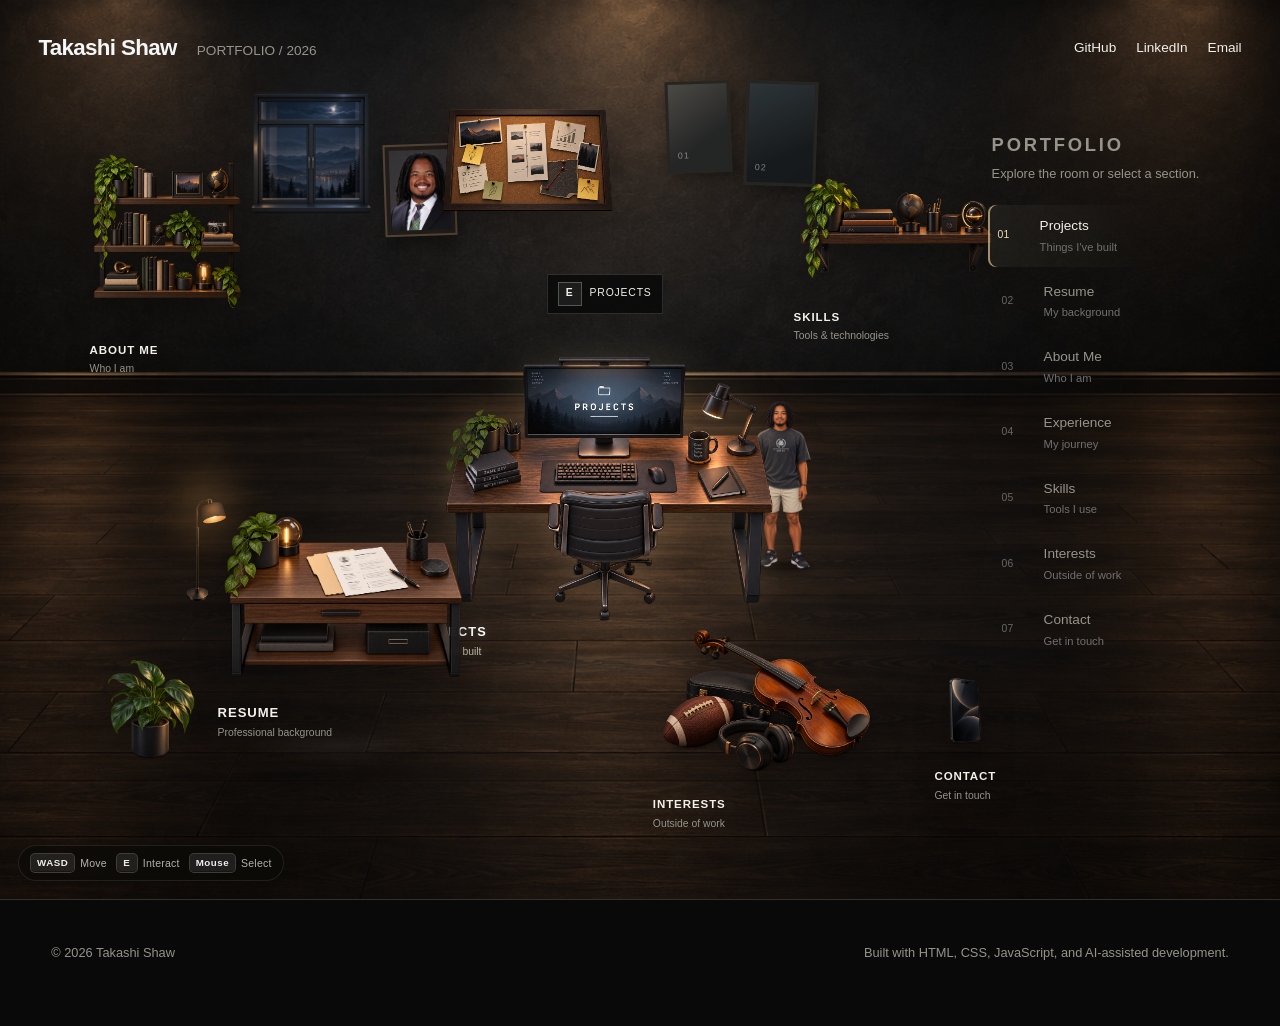
==== commit 766efe94: "Add MarketScope to portfolio" ====
--- a/index.html
+++ b/index.html
@@ -1,1175 +1,17 @@
 <!DOCTYPE html>
 <html lang="en">
-
 <head>
     <meta charset="UTF-8">
-    <meta name="viewport" content="width=device-width, initial-scale=1.0">
-
-    <title>Takashi Shaw | Portfolio</title>
-    <link rel="stylesheet" href="style.css">
-    <meta
-    name="description"
-    content="Interactive portfolio of Takashi Shaw, a Carnegie Mellon University student exploring business, artificial intelligence, software development, entrepreneurship, and athletics."
->
+    <meta http-equiv="refresh" content="0; url=portfolio/">
+    <title>Takashi Shaw</title>
+    <script>
+        window.location.replace("portfolio/");
+    </script>
 </head>
-
 <body>
-
-    <!-- ==================================================
-         MAIN PAGE
-         ================================================== -->
-    <main>
-
-        <!-- ==================================================
-             GAME / ROOM AREA
-             This will eventually become the interactive room.
-             ================================================== -->
-        <!-- ==================================================
-     INTERACTIVE PORTFOLIO GAME
-     ================================================== -->
-<section id="game-area">
-
-    <!-- GAME HUD: TOP -->
-    <header id="game-header">
-
-        <div class="identity">
-            <h1>Takashi Shaw</h1>
-            <p>PORTFOLIO / 2026</p>
-        </div>
-
-        <div class="social-links">
-
-    <a
-        href="https://github.com/TakashiShaw"
-        target="_blank"
-        rel="noopener noreferrer"
-    >
-        GitHub
-    </a>
-
-    <a
-        href="https://www.linkedin.com/in/takashi-shaw-bb1281369"
-        target="_blank"
-        rel="noopener noreferrer"
-    >
-        LinkedIn
-    </a>
-
-    <a
-        href="mailto:tshaw2@andrew.cmu.edu"
-    >
-        Email
-    </a>
-
-</div>
-
-    </header>
-
-
-    <!-- ==================================================
-         ROOM
-         Eventually this becomes the actual game world.
-         ================================================== -->
-    <div id="room">
-
-    <!-- ================================================
-         ROOM ENVIRONMENT
-         ================================================ -->
-
-    <div class="back-wall"></div>
-    <div class="floor"></div>
-    <!-- ==================================================
-     DECORATIVE ROOM ELEMENTS
-
-     These objects do NOT open portfolio sections.
-     They only make the room feel lived-in.
-     ================================================== -->
-
-
-<!-- WINDOW -->
-
-<div class="room-window" aria-hidden="true">
-    <img
-        src="images/furniture/room-window.png"
-        alt=""
-        class="room-window-image"
-        draggable="false"
-    >
-</div>
-<!-- ==================================================
-     PERSONAL WALL PHOTO
-     ================================================== -->
-
-<div
-    class="wall-profile-photo"
-    aria-hidden="true"
->
-
-    <img
-        src="images/furniture/takashi-photo.jpg"
-        alt=""
-        draggable="false"
-    >
-
-</div>
-
-<!-- VAGUE POSTERS -->
-
-<div class="poster-group" aria-hidden="true">
-
-    <div class="poster poster-one">
-        <span>01</span>
-    </div>
-
-    <div class="poster poster-two">
-        <span>02</span>
-    </div>
-
-</div>
-
-
-<!-- CENTRAL RUG -->
-
-<div class="room-rug" aria-hidden="true"></div>
-
-
-<!-- FLOOR LAMP -->
-<div class="floor-lamp" aria-hidden="true">
-    <img
-        src="images/furniture/floor-lamp.png"
-        alt=""
-        class="floor-lamp-image"
-        draggable="false"
-    >
-</div>
-
-
-<!-- PLANT -->
-
-<div class="room-plant" aria-hidden="true">
-
-    <img
-        src="images/furniture/room-plant.png"
-        alt=""
-        class="room-plant-image"
-        draggable="false"
-    >
-
-    <div
-        class="plant-world-collision"
-        data-world-collision
-    ></div>
-
-</div>
-
-
-    <!-- ==================================================
-     ABOUT ME — BOOKSHELF
-     ================================================== -->
-
-<div
-    class="room-object bookshelf"
-    data-section="about"
-    data-interact-x="12"
-    data-interact-y="39"
-    role="button"
-    tabindex="0"
-    aria-label="Open About Me"
->
-
-
-   <div class="bookshelf-visual asset-visual">
-    <img
-        src="images/furniture/about-bookshelf.png"
-        alt=""
-        class="asset-image"
-        draggable="false"
-    >
-</div>
-
-    <div class="object-label">
-        <strong>ABOUT ME</strong>
-        <span>Who I am</span>
-    </div>
-
-</div>
-
-
-<!-- ==================================================
-     EXPERIENCE — BULLETIN BOARD
-     ================================================== -->
-
-<div
-    class="room-object bulletin-board"
-    data-section="experience"
-    data-interact-x="39"
-    data-interact-y="38"
-    role="button"
-    tabindex="0"
-    aria-label="Open Experience"
->
-
-    <div class="bulletin-visual asset-visual">
-    <img
-        src="images/furniture/experience-board.png"
-        alt=""
-        class="asset-image"
-        draggable="false"
-    >
-</div>
-
-</div>
-
-
-<!-- ==================================================
-     SKILLS — SHELF
-     ================================================== -->
-
-<div
-    class="room-object skills-shelf"
-    data-section="skills"
-    data-interact-x="66"
-    data-interact-y="39"
-    role="button"
-    tabindex="0"
-    aria-label="Open Skills"
->
-
-    <div class="skills-visual asset-visual">
-    <img
-        src="images/furniture/skills-shelf.png"
-        alt=""
-        class="asset-image"
-        draggable="false"
-    >
-</div>
-
-    <div class="object-label">
-        <strong>SKILLS</strong>
-        <span>Tools & technologies</span>
-    </div>
-
-</div>
-
-
-<!-- ==================================================
-     PROJECTS — COMPUTER DESK
-     ================================================== -->
-<div
-    class="room-object computer-desk"
-    data-section="projects"
-    role="button"
-    tabindex="0"
-    aria-label="Open Projects"
->
-
-    <div class="desk-visual">
-        <img
-            src="images/furniture/projects-desk.png"
-            alt=""
-            class="projects-desk-image"
-            draggable="false"
-        >
-    </div>
-
-    <!-- Invisible physical footprint used for collision -->
-    <div
-        class="collision-box projects-collision"
-        data-collision
-        aria-hidden="true"
-    ></div>
-    <div
-    class="collision-box projects-chair-collision"
-    data-collision
-    aria-hidden="true"
-></div>
-<!-- Left desk leg -->
-<div
-    class="collision-box projects-leg-left-collision"
-    data-collision
-    aria-hidden="true"
-></div>
-
-
-<!-- Right desk leg -->
-<div
-    class="collision-box projects-leg-right-collision"
-    data-collision
-    aria-hidden="true"
-></div>
-
-    <div class="object-label">
-        <strong>PROJECTS</strong>
-        <span>Things I've built</span>
-    </div>
-
-</div>
-
-<!-- ==================================================
-     RESUME — CAREER / DOCUMENT STATION
-     ================================================== -->
-
-<div
-    class="room-object resume-folder"
-    data-section="resume"
-    role="button"
-    tabindex="0"
-    aria-label="Open Resume"
->
-
-    <div class="resume-visual asset-visual">
-    <img
-        src="images/furniture/resume-station.png"
-        alt=""
-        class="asset-image"
-        draggable="false"
-    >
-</div>
-
-<div
-    class="collision-box resume-collision"
-    data-collision
-    aria-hidden="true"
-></div>
-
-    <div class="object-label">
-        <strong>RESUME</strong>
-        <span>Professional background</span>
-    </div>
-
-</div>
-<!-- ==================================================
-     INTERESTS — PERSONAL CORNER
-     ================================================== -->
-
-<div
-    class="room-object interests-corner"
-    data-section="interests"
-    role="button"
-    tabindex="0"
-    aria-label="Open Interests"
->
-
-   <div class="interests-visual asset-visual">
-    <img
-        src="images/furniture/interests-cluster.png"
-        alt=""
-        class="asset-image"
-        draggable="false"
-    >
-</div>
-
-    <div class="object-label">
-        <strong>INTERESTS</strong>
-        <span>Outside of work</span>
-    </div>
-
-</div>
-
-
-<!-- ==================================================
-     CONTACT — PHONE
-     ================================================== -->
-
-<div
-    class="room-object contact-phone"
-    data-section="contact"
-    role="button"
-    tabindex="0"
-    aria-label="Open Contact"
->
-
-    <div class="phone-visual asset-visual">
-    <img
-        src="images/furniture/contact-phone.png"
-        alt=""
-        class="asset-image"
-        draggable="false"
-    >
-</div>
-
-    <div class="object-label">
-        <strong>CONTACT</strong>
-        <span>Get in touch</span>
-    </div>
-
-</div>
-
-
-
-<!-- ==================================================
-     PLAYER
-     Custom 2.5D character
-     ================================================== -->
-
-<div
-    id="player"
-    class="facing-down"
-    tabindex="0"
-    aria-label="Player character"
-> 
-
-    <div class="player-sprite-wrap">
-
-    <img
-        id="player-sprite"
-        src="images/player/player-front.png"
-        alt=""
-        draggable="false"
-    >
-
-</div>
-
-</div>
-
-<!-- ==================================================
-     INTERACTION PROMPT
-
-     Appears when the player approaches an object.
-     ================================================== -->
-
-<div
-    id="interaction-prompt"
-    aria-live="polite"
-    aria-hidden="true"
->
-    <span class="interaction-key">E</span>
-
-    <span id="interaction-text">
-        INTERACT
-    </span>
-</div>
-
-
-
-
-    <!-- ==================================================
-         PORTFOLIO HUD / GAME MENU
-         ================================================== -->
-    <aside id="portfolio-menu">
-
-        <div class="menu-heading">
-            <h2>Portfolio</h2>
-
-            <p>
-                Explore the room or select a section.
-            </p>
-        </div>
-
-        <nav aria-label="Portfolio navigation">
-
-    <ul>
-
-        <li>
-            <a href="#projects" data-section="projects">
-                <span class="menu-number">01</span>
-
-                <span>
-                    <strong>Projects</strong>
-                    <small>Things I've built</small>
-                </span>
-            </a>
-        </li>
-
-        <li>
-            <a href="#resume" data-section="resume">
-                <span class="menu-number">02</span>
-
-                <span>
-                    <strong>Resume</strong>
-                    <small>My background</small>
-                </span>
-            </a>
-        </li>
-
-        <li>
-            <a href="#about" data-section="about">
-                <span class="menu-number">03</span>
-
-                <span>
-                    <strong>About Me</strong>
-                    <small>Who I am</small>
-                </span>
-            </a>
-        </li>
-
-        <li>
-            <a href="#experience" data-section="experience">
-                <span class="menu-number">04</span>
-
-                <span>
-                    <strong>Experience</strong>
-                    <small>My journey</small>
-                </span>
-            </a>
-        </li>
-
-        <li>
-            <a href="#skills" data-section="skills">
-                <span class="menu-number">05</span>
-
-                <span>
-                    <strong>Skills</strong>
-                    <small>Tools I use</small>
-                </span>
-            </a>
-        </li>
-
-        <li>
-            <a href="#interests" data-section="interests">
-                <span class="menu-number">06</span>
-
-                <span>
-                    <strong>Interests</strong>
-                    <small>Outside of work</small>
-                </span>
-            </a>
-        </li>
-
-        <li>
-            <a href="#contact" data-section="contact">
-                <span class="menu-number">07</span>
-
-                <span>
-                    <strong>Contact</strong>
-                    <small>Get in touch</small>
-                </span>
-            </a>
-        </li>
-
-    </ul>
-
-</nav>
-
-    </aside>
-    <!-- ==================================================
-     PORTFOLIO CONTENT PANEL
-
-     JavaScript will place the selected section here.
-     ================================================== -->
-
-<div id="portfolio-panel" aria-hidden="true">
-
-    <div class="panel-window">
-
-        <div class="panel-topbar">
-
-            <span id="panel-section-label">
-                PORTFOLIO
-            </span>
-
-            <button
-                id="close-panel"
-                type="button"
-                aria-label="Close portfolio panel"
-            >
-                ×
-            </button>
-
-        </div>
-
-        <div id="panel-content">
-            <!-- Selected portfolio content appears here -->
-        </div>
-
-    </div>
-
-</div>
-
-
-    <!-- GAME CONTROLS -->
-    <div id="game-controls">
-
-        <span>
-            <strong>WASD</strong>
-            Move
-        </span>
-
-        <span>
-            <strong>E</strong>
-            Interact
-        </span>
-
-        <span>
-            <strong>Mouse</strong>
-            Select
-        </span>
-
-    </div>
-
-</section>
-
-
-        <!-- ==================================================
-             ABOUT ME
-             ================================================== -->
-       <!-- ==================================================
-     ABOUT ME
-     ================================================== -->
-
-<!-- ==================================================
-     ABOUT ME
-     ================================================== -->
-
-<section id="about">
-
-    <h2>About Me</h2>
-
-    <div class="about-profile">
-
-        <img
-            src="images/furniture/takashi-photo.jpg"
-            alt="Portrait of Takashi Shaw"
-            class="about-photo"
-        >
-
-        <div class="about-profile-text">
-
-            <p>
-                I'm Takashi Shaw, a Business Administration student at
-                Carnegie Mellon University pursuing a minor in Artificial
-                Intelligence Studies. I'm interested in the intersection of
-                technology, entrepreneurship, finance, and competitive athletics.
-            </p>
-
-            <p>
-                I enjoy building products from the ground up, especially
-                projects that combine software, artificial intelligence,
-                automation, and real-world business problems. Outside of
-                academics and development, I compete as a collegiate football
-                player and play the viola.
-            </p>
-
-        </div>
-
-    </div>
-
-
-    <div class="content-details">
-
-        <p>
-            <strong>University:</strong>
-            Carnegie Mellon University
-        </p>
-
-        <p>
-            <strong>Major:</strong>
-            Business Administration
-        </p>
-
-        <p>
-            <strong>Minor:</strong>
-            Artificial Intelligence Studies
-        </p>
-
-        <p>
-            <strong>GPA:</strong>
-            3.81 / 4.00
-        </p>
-
-        <p>
-            <strong>Based in:</strong>
-            Pittsburgh, PA / Dallas, TX
-        </p>
-
-    </div>
-
-</section>
-
-
-<!-- ==================================================
-     PROJECTS
-     ================================================== -->
-
-<section id="projects">
-
-    <h2>Projects</h2>
-
     <p>
-        A selection of projects combining software development,
-        artificial intelligence, automation, and entrepreneurship.
+        Redirecting to portfolio...
+        <a href="portfolio/">Click here if you are not redirected.</a>
     </p>
-
-
-    <!-- PROJECT 01 -->
-
-    <article class="project-card">
-
-        <p class="project-number">
-            PROJECT 01
-        </p>
-
-        <h3>
-            Pipeline Zero
-        </h3>
-
-        <p>
-            A B2B sales automation startup I built to explore how
-            artificial intelligence and automation can improve outbound
-            sales workflows and customized client solutions.
-        </p>
-
-        <p>
-            <strong>Built with:</strong>
-            Python, Flask, Tailwind CSS, OpenAI APIs,
-            Zapier, and Twilio webhooks.
-        </p>
-
-    </article>
-
-
-    <!-- PROJECT 02 -->
-
-    <article class="project-card">
-
-        <p class="project-number">
-            PROJECT 02
-        </p>
-
-        <h3>
-            Automated Social Media Network
-        </h3>
-
-        <p>
-            Developed an automated content-production workflow for a
-            network of business and finance social media accounts.
-            The system connected AI-generated scripts, voice synthesis,
-            and reusable video templates to streamline content creation.
-        </p>
-
-        <p>
-            <strong>Built with:</strong>
-            Python, Gemini APIs, ElevenLabs, HeyGen, and VS Code.
-        </p>
-
-    </article>
-
-
-    <!-- PROJECT 03 -->
-
-    <article class="project-card">
-
-        <p class="project-number">
-            PROJECT 03
-        </p>
-
-        <h3>
-            Roblox BrainRot FPS
-        </h3>
-
-        <p>
-            A multiplayer first-person game built in Roblox.
-            I worked on gameplay systems including server-side hit
-            detection, first-person camera behavior, and automated
-            generation of playable environments.
-        </p>
-
-        <p>
-            <strong>Built with:</strong>
-            Luau, Roblox Studio, Rojo, Git, and VS Code.
-        </p>
-
-    </article>
-
-
-    <!-- PROJECT 04 -->
-
-    <article class="project-card">
-
-        <p class="project-number">
-            PROJECT 04
-        </p>
-
-        <h3>
-            Interactive Portfolio
-        </h3>
-
-        <p>
-            The website you're currently exploring. Instead of building
-            a traditional scrolling portfolio, I designed the site as
-            an interactive game environment where objects in the room
-            represent different parts of my background.
-        </p>
-
-        <p>
-            <strong>Built with:</strong>
-            HTML, CSS, JavaScript, GitHub, and AI-assisted development.
-        </p>
-
-    </article>
-
-</section>
-
-
-<!-- ==================================================
-     EXPERIENCE
-     ================================================== -->
-
-<section id="experience">
-
-    <h2>Experience</h2>
-
-    <div class="experience-item">
-
-        <h3>
-            Founder / Developer — Pipeline Zero
-        </h3>
-
-        <p>
-            2026
-        </p>
-
-        <p>
-            Built a B2B sales automation platform that combined
-            software development, AI APIs, workflow automation,
-            and sales strategy.
-        </p>
-
-    </div>
-
-
-    <div class="experience-item">
-
-        <h3>
-            NCAA Collegiate Athlete — Carnegie Mellon University
-        </h3>
-
-        <p>
-            Pittsburgh, Pennsylvania
-        </p>
-
-        <p>
-            Balance collegiate football training, film study,
-            competition, academics, and technical projects while
-            maintaining a 3.81 GPA.
-        </p>
-
-    </div>
-
-
-    <div class="experience-item">
-
-        <h3>
-            Financial Analyst Student Training (FAST) — Analyst
-        </h3>
-
-        <p>
-            2025 — Present
-        </p>
-
-        <p>
-            Study investment banking, private equity, hedge fund
-            fundamentals, financial technicals, database research,
-            and market analysis.
-        </p>
-
-    </div>
-
-
-    <div class="experience-item">
-
-        <h3>
-            Braum's Ice Cream & Dairy Store — Retail Operations Associate
-        </h3>
-
-        <p>
-            Allen, Texas · 2025
-        </p>
-
-        <p>
-            Managed customer-facing transactions, inventory,
-            operational responsibilities, and workflow support
-            in a high-volume retail environment.
-        </p>
-
-    </div>
-
-
-    <div class="experience-item">
-
-        <h3>
-            Top Speed Academy — Athletic Trainer Assistant
-        </h3>
-
-        <p>
-            Carrollton, Texas · 2022 — 2024
-        </p>
-
-        <p>
-            Assisted with strength and conditioning sessions,
-            athlete safety, equipment setup, and training-session
-            logistics.
-        </p>
-
-    </div>
-
-</section>
-
-
-<!-- ==================================================
-     SKILLS
-     ================================================== -->
-
-<section id="skills">
-
-    <h2>Skills</h2>
-
-    <div class="skills-grid">
-
-        <div>
-
-            <h3>Programming</h3>
-
-            <p>
-                Python · Flask · Luau · HTML · CSS · JavaScript
-            </p>
-
-        </div>
-
-
-        <div>
-
-            <h3>AI & Automation</h3>
-
-            <p>
-                OpenAI APIs · Gemini APIs · Zapier · Twilio ·
-                ElevenLabs · HeyGen
-            </p>
-
-        </div>
-
-
-        <div>
-
-            <h3>Development Tools</h3>
-
-            <p>
-                VS Code · GitHub · Rojo · Roblox Studio
-            </p>
-
-        </div>
-
-
-        <div>
-
-            <h3>Business & Analytics</h3>
-
-            <p>
-                Microsoft Excel · Financial Analysis ·
-                Macroeconomic Analysis · B2B Sales ·
-                Digital Marketing · SEO Fundamentals
-            </p>
-
-        </div>
-
-
-        <div>
-
-            <h3>Languages</h3>
-
-            <p>
-                English — Native<br>
-                Japanese — Basic
-            </p>
-
-        </div>
-
-    </div>
-
-</section>
-
-
-<!-- ==================================================
-     INTERESTS
-     ================================================== -->
-
-<section id="interests">
-
-    <h2>Interests</h2>
-
-    <p>
-        My interests outside of academics and development are a large
-        part of how I approach competition, creativity, and problem solving.
-    </p>
-
-
-    <div class="interest-item">
-
-        <h3>Football</h3>
-
-        <p>
-            Collegiate football player at Carnegie Mellon University.
-            I enjoy the competitive, strategic, and physical side of
-            the game as much as the training process itself.
-        </p>
-
-    </div>
-
-
-    <div class="interest-item">
-
-        <h3>Viola</h3>
-
-        <p>
-            Music gives me a completely different creative outlet from
-            programming and business. I play the viola and enjoy the
-            precision and discipline involved in performing.
-        </p>
-
-    </div>
-
-
-    <div class="interest-item">
-
-        <h3>Strength Training</h3>
-
-        <p>
-            I'm highly interested in strength, speed development,
-            athletic performance, and recovery.
-        </p>
-
-    </div>
-
-
-    <div class="interest-item">
-
-        <h3>Gaming & Game Development</h3>
-
-        <p>
-            I enjoy games both as a player and a developer, particularly
-            systems that reward strategy, experimentation, and creativity.
-        </p>
-
-    </div>
-
-
-    <div class="interest-item">
-
-        <h3>Writing</h3>
-
-        <p>
-            I enjoy argumentative and creative writing, especially writing
-            that communicates ideas clearly without feeling overly rigid
-            or formulaic.
-        </p>
-
-    </div>
-
-</section>
-
-
-<!-- ==================================================
-     RESUME
-     ================================================== -->
-
-<section id="resume">
-
-    <h2>Resume</h2>
-
-    <p>
-        I'm a Carnegie Mellon Business Administration student pursuing
-        Artificial Intelligence Studies, with experience spanning
-        entrepreneurship, software development, financial analysis,
-        athletics, and operations.
-    </p>
-
-    <p>
-        <strong>Education:</strong>
-        Carnegie Mellon University
-    </p>
-
-    <p>
-        <strong>GPA:</strong>
-        3.81 / 4.00
-    </p>
-
-    <p>
-        <strong>Focus:</strong>
-        Business, artificial intelligence, entrepreneurship,
-        finance, and software development.
-    </p>
-
-    <a
-        href="resume.pdf"
-        target="_blank"
-        rel="noopener noreferrer"
-    >
-        View Full Resume
-    </a>
-
-</section>
-
-
-<!-- ==================================================
-     CONTACT
-     ================================================== -->
-
-<section id="contact">
-
-    <h2>Contact</h2>
-
-    <p>
-        I'm always interested in connecting about technology,
-        entrepreneurship, finance, athletics, or new opportunities.
-    </p>
-
-    <div class="contact-links">
-
-        <a
-            href="mailto:tshaw2@andrew.cmu.edu"
-        >
-            Email
-        </a>
-
-        <a
-            href="https://www.linkedin.com/in/takashi-shaw-bb1281369"
-            target="_blank"
-            rel="noopener noreferrer"
-        >
-            LinkedIn
-        </a>
-
-        <a
-            href="https://github.com/TakashiShaw"
-            target="_blank"
-            rel="noopener noreferrer"
-        >
-            GitHub
-        </a>
-
-        <a
-            href="resume.pdf"
-            target="_blank"
-            rel="noopener noreferrer"
-        >
-            Resume
-        </a>
-
-    </div>
-
-</section>
-
-
-      
-
-
-    <!-- ==================================================
-         FOOTER
-         ================================================== -->
-    <footer>
-
-        <p>
-            © 2026 Takashi Shaw 
-        </p>
-
-        <p>
-            Built with HTML, CSS, JavaScript, and AI-assisted development.
-        </p>
-
-    </footer>
-
-<script src="script.js"></script>
-
 </body>
-
 </html>
